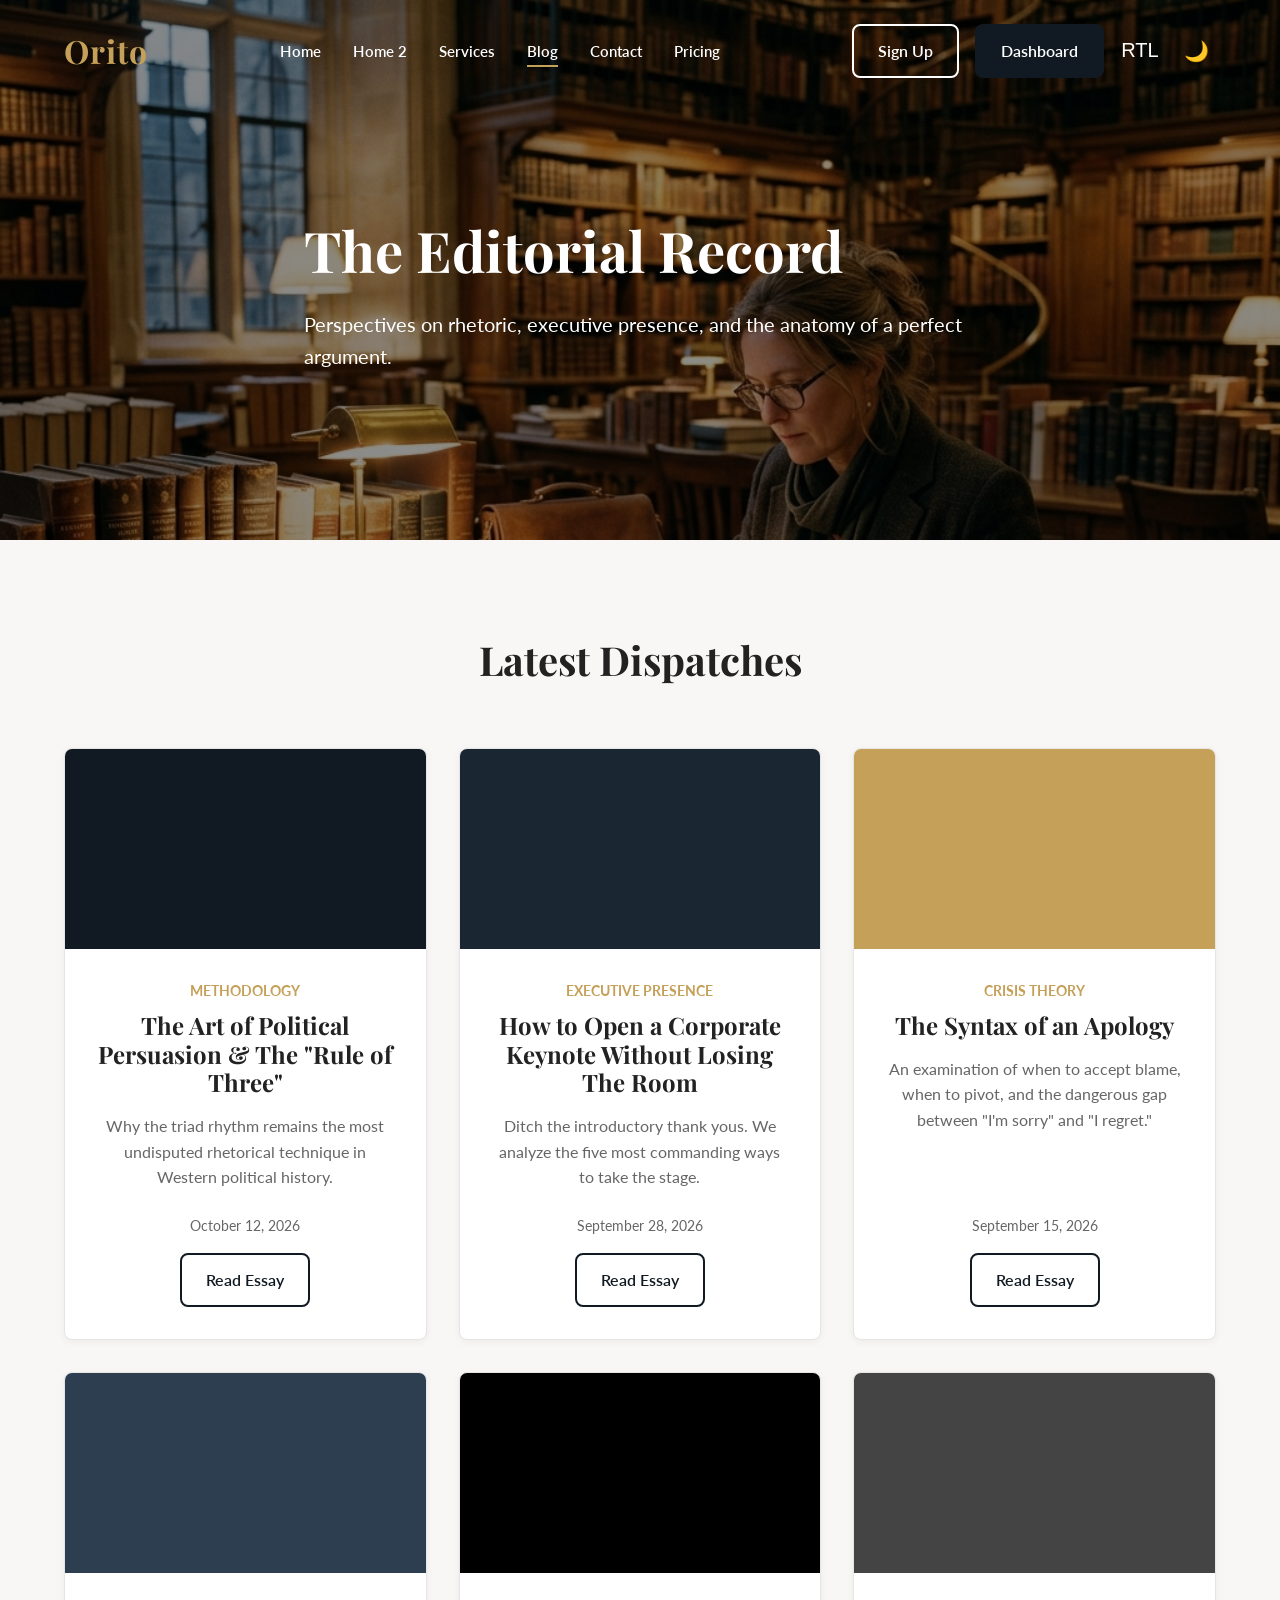
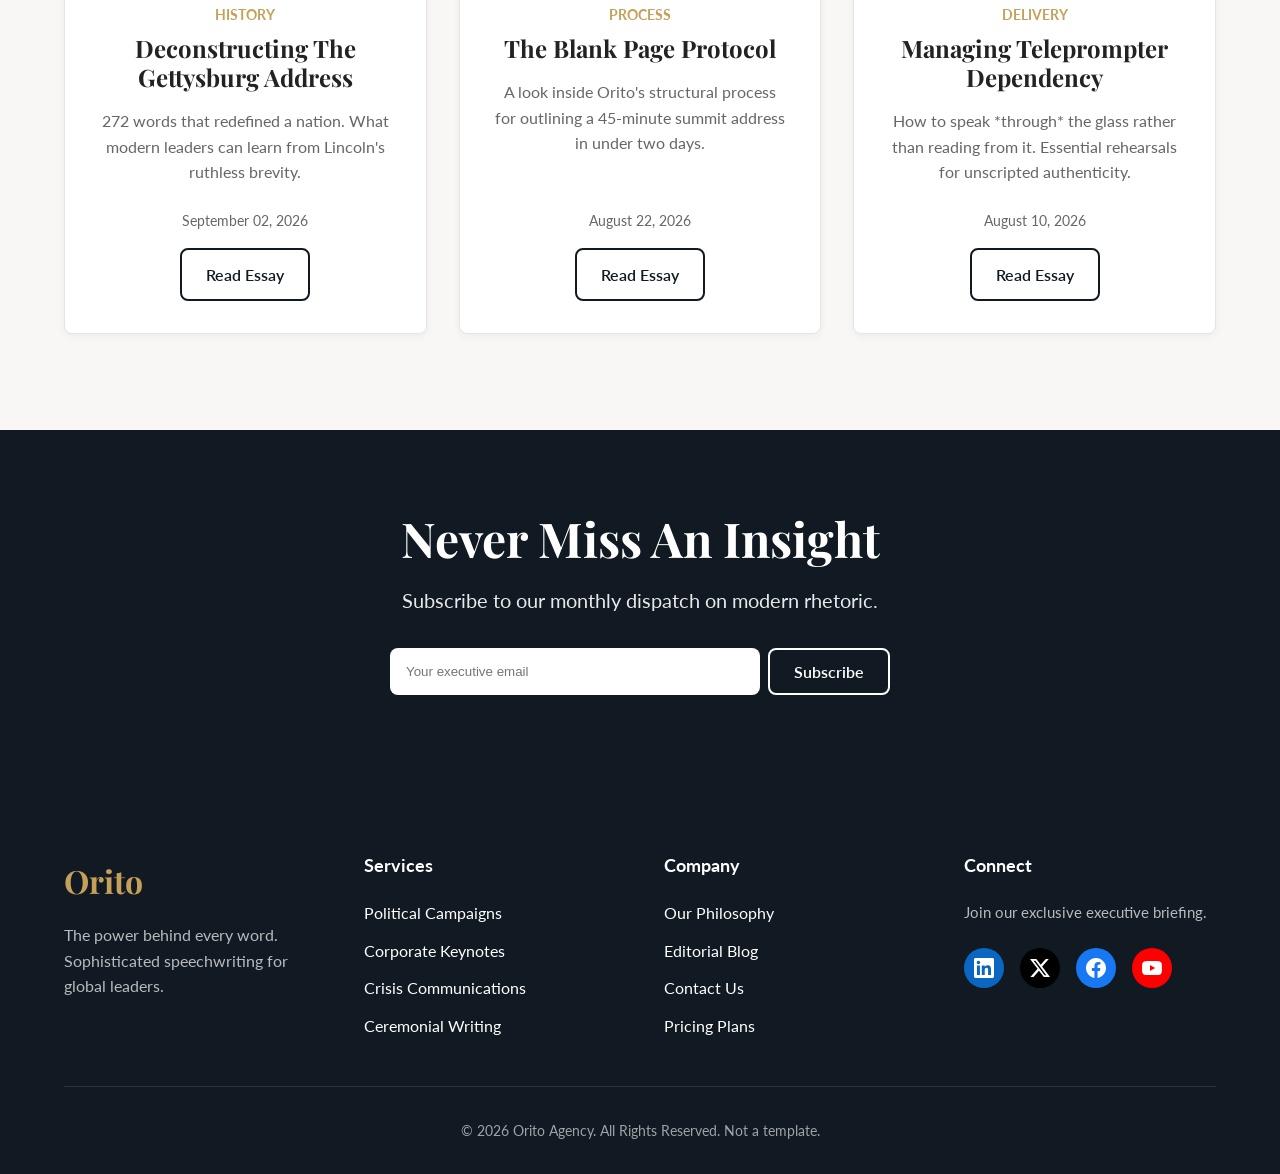
==== blog.html @ 6f748b92 "basic completion" ====
<!DOCTYPE html>
<html lang="en">
<head>
  <meta charset="UTF-8" />
  <meta name="viewport" content="width=device-width, initial-scale=1.0" />
  <title>Orito | Editorial Blog</title>
  <meta name="description" content="Insights and strategies from the senior speechwriters at Orito." />
  <link rel="stylesheet" href="assets/css/style.css" />
</head>
<body>

  <!-- NAVBAR -->
  <header class="navbar">
    <div class="nav-container">
      <a href="index.html" class="logo">Orito</a>
      
      <!-- Desktop Menu -->
      <nav class="nav-links">
        <a href="index.html" class="nav-link">Home</a>
        <a href="home2.html" class="nav-link">Home 2</a>
        <a href="services.html" class="nav-link">Services</a>
        <a href="blog.html" class="nav-link active">Blog</a>
        <a href="contact.html" class="nav-link">Contact</a>
        <a href="pricing.html" class="nav-link">Pricing</a>
      </nav>
      
      <div class="nav-actions">
        <a href="register.html" class="btn btn-secondary">Sign Up</a>
        <a href="dashboard.html" class="btn btn-primary">Dashboard</a>
        <button class="icon-btn rtl-toggle" aria-label="Toggle RTL">RTL</button>
        <button class="icon-btn theme-toggle" aria-label="Toggle Theme">🌙</button>
      </div>

      <!-- Hamburger -->
      <button class="hamburger" aria-label="Menu">☰</button>
    </div>
  </header>

  <!-- DRAWER -->
  <div class="nav-drawer">
    <button class="drawer-close" aria-label="Close Menu">✕</button>
    <a href="index.html" class="logo">Orito</a>
    <nav class="nav-links" style="display: flex;">
      <a href="index.html" class="nav-link">Home</a>
      <a href="home2.html" class="nav-link">Home 2</a>
      <a href="services.html" class="nav-link">Services</a>
      <a href="blog.html" class="nav-link active">Blog</a>
      <a href="contact.html" class="nav-link">Contact</a>
      <a href="pricing.html" class="nav-link">Pricing</a>
    </nav>
    <div class="nav-actions" style="display: flex;">
      <a href="register.html" class="btn btn-secondary">Sign Up</a>
      <a href="dashboard.html" class="btn btn-primary">Dashboard</a>
      <button class="icon-btn rtl-toggle" aria-label="Toggle RTL">RTL</button>
      <button class="icon-btn theme-toggle" aria-label="Toggle Theme">🌙</button>
    </div>
  </div>

  <!-- HERO -->
  <section class="hero" style="background-image: url('assets/images/hero-blog.png'); min-height: 60vh;">
    <div class="container hero-content">
      <h1 class="hero-anim d1" style="font-size: 3.5rem;">The Editorial Record</h1>
      <p class="hero-anim d2">Perspectives on rhetoric, executive presence, and the anatomy of a perfect argument.</p>
    </div>
  </section>

  <!-- BLOG GRID -->
  <section class="section reveal">
    <div class="container">
      <div class="section-header">
        <h2>Latest Dispatches</h2>
      </div>
      <div class="card-grid">
        
        <!-- Post 1 -->
        <article class="card blog-card">
          <!-- We can just use a background color placeholder if no image, or one of the generated ones -->
          <div class="blog-thumb" style="background: var(--color-primary);"></div>
          <div class="blog-content">
            <span class="blog-tag">Methodology</span>
            <h3 class="card-title">The Art of Political Persuasion & The "Rule of Three"</h3>
            <p class="card-desc">Why the triad rhythm remains the most undisputed rhetorical technique in Western political history.</p>
            <div style="font-size: 0.9rem; color: var(--color-text-muted); margin-bottom: 1rem;">October 12, 2026</div>
            <a href="#" class="btn btn-secondary card-btn">Read Essay</a>
          </div>
        </article>

        <!-- Post 2 -->
        <article class="card blog-card">
          <div class="blog-thumb" style="background: #1a2733;"></div>
          <div class="blog-content">
            <span class="blog-tag">Executive Presence</span>
            <h3 class="card-title">How to Open a Corporate Keynote Without Losing The Room</h3>
            <p class="card-desc">Ditch the introductory thank yous. We analyze the five most commanding ways to take the stage.</p>
            <div style="font-size: 0.9rem; color: var(--color-text-muted); margin-bottom: 1rem;">September 28, 2026</div>
            <a href="#" class="btn btn-secondary card-btn">Read Essay</a>
          </div>
        </article>

        <!-- Post 3 -->
        <article class="card blog-card">
          <div class="blog-thumb" style="background: var(--color-secondary);"></div>
          <div class="blog-content">
            <span class="blog-tag">Crisis Theory</span>
            <h3 class="card-title">The Syntax of an Apology</h3>
            <p class="card-desc">An examination of when to accept blame, when to pivot, and the dangerous gap between "I'm sorry" and "I regret."</p>
            <div style="font-size: 0.9rem; color: var(--color-text-muted); margin-bottom: 1rem;">September 15, 2026</div>
            <a href="#" class="btn btn-secondary card-btn">Read Essay</a>
          </div>
        </article>

        <!-- Post 4 -->
        <article class="card blog-card">
          <div class="blog-thumb" style="background: #2C3E50;"></div>
          <div class="blog-content">
            <span class="blog-tag">History</span>
            <h3 class="card-title">Deconstructing The Gettysburg Address</h3>
            <p class="card-desc">272 words that redefined a nation. What modern leaders can learn from Lincoln's ruthless brevity.</p>
            <div style="font-size: 0.9rem; color: var(--color-text-muted); margin-bottom: 1rem;">September 02, 2026</div>
            <a href="#" class="btn btn-secondary card-btn">Read Essay</a>
          </div>
        </article>
        
        <!-- Post 5 -->
        <article class="card blog-card">
          <div class="blog-thumb" style="background: #000000;"></div>
          <div class="blog-content">
            <span class="blog-tag">Process</span>
            <h3 class="card-title">The Blank Page Protocol</h3>
            <p class="card-desc">A look inside Orito's structural process for outlining a 45-minute summit address in under two days.</p>
            <div style="font-size: 0.9rem; color: var(--color-text-muted); margin-bottom: 1rem;">August 22, 2026</div>
            <a href="#" class="btn btn-secondary card-btn">Read Essay</a>
          </div>
        </article>

        <!-- Post 6 -->
        <article class="card blog-card">
          <div class="blog-thumb" style="background: #444444;"></div>
          <div class="blog-content">
            <span class="blog-tag">Delivery</span>
            <h3 class="card-title">Managing Teleprompter Dependency</h3>
            <p class="card-desc">How to speak *through* the glass rather than reading from it. Essential rehearsals for unscripted authenticity.</p>
            <div style="font-size: 0.9rem; color: var(--color-text-muted); margin-bottom: 1rem;">August 10, 2026</div>
            <a href="#" class="btn btn-secondary card-btn">Read Essay</a>
          </div>
        </article>

      </div>
    </div>
  </section>

  <!-- CTA BANNER -->
  <section class="cta-banner reveal">
    <div class="container">
      <h2 style="font-size: 3rem; margin-bottom: 1rem; color: #FFF;">Never Miss An Insight</h2>
      <p style="font-size: 1.25rem; margin-bottom: 2rem; opacity: 0.9;">Subscribe to our monthly dispatch on modern rhetoric.</p>
      <form style="max-width: 500px; margin: 0 auto; display: flex; gap: 0.5rem; justify-content: center;">
        <input type="email" placeholder="Your executive email" style="padding: 1rem; border: none; border-radius: var(--radius); flex-grow: 1;" required>
        <button type="submit" class="btn btn-secondary" style="color: #FFF; border-color: #FFF;">Subscribe</button>
      </form>
    </div>
  </section>

  <!-- FOOTER -->
  <footer class="footer">
    <div class="container">
      <div class="footer-grid">
        <div>
          <a href="index.html" class="footer-logo" style="color: #FFF;">Orito</a>
          <p style="color: rgba(255,255,255,0.7); max-width: 250px;">The power behind every word. Sophisticated speechwriting for global leaders.</p>
        </div>
        <div>
          <h4>Services</h4>
          <nav class="footer-nav">
            <a href="services.html" class="footer-nav-link">Political Campaigns</a>
            <a href="services.html" class="footer-nav-link">Corporate Keynotes</a>
            <a href="services.html" class="footer-nav-link">Crisis Communications</a>
            <a href="services.html" class="footer-nav-link">Ceremonial Writing</a>
          </nav>
        </div>
        <div>
          <h4>Company</h4>
          <nav class="footer-nav">
            <a href="about.html" class="footer-nav-link">Our Philosophy</a>
            <a href="blog.html" class="footer-nav-link">Editorial Blog</a>
            <a href="contact.html" class="footer-nav-link">Contact Us</a>
            <a href="pricing.html" class="footer-nav-link">Pricing Plans</a>
          </nav>
        </div>
        <div>
          <h4>Connect</h4>
          <p style="color: rgba(255,255,255,0.7); font-size: 0.95rem;">Join our exclusive executive briefing.</p>
          <div class="social-icons-wrapper">
            <!-- LinkedIn -->
            <a href="#" class="social-icon linkedin" aria-label="LinkedIn">
              <svg width="20" height="20" viewBox="0 0 24 24" fill="currentColor"><path d="M20.447 20.452h-3.554v-5.569c0-1.328-.027-3.037-1.852-3.037-1.853 0-2.136 1.445-2.136 2.939v5.667H9.351V9h3.414v1.561h.046c.477-.9 1.637-1.85 3.37-1.85 3.601 0 4.267 2.37 4.267 5.455v6.286zM5.337 7.433c-1.144 0-2.063-.926-2.063-2.065 0-1.138.92-2.063 2.063-2.063 1.14 0 2.064.925 2.064 2.063 0 1.139-.925 2.065-2.064 2.065zm1.782 13.019H3.555V9h3.564v11.452zM22.225 0H1.771C.792 0 0 .774 0 1.729v20.542C0 23.227.792 24 1.771 24h20.451C23.2 24 24 23.227 24 22.271V1.729C24 .774 23.2 0 22.222 0h.003z"/></svg>
            </a>
            <!-- Twitter / X -->
            <a href="#" class="social-icon twitter" aria-label="Twitter">
              <svg width="20" height="20" viewBox="0 0 24 24" fill="currentColor"><path d="M18.901 1.153h3.68l-8.04 9.19L24 22.846h-7.406l-5.8-7.584-6.638 7.584H.474l8.6-9.83L0 1.154h7.594l5.243 6.932ZM17.61 20.644h2.039L6.486 3.24H4.298Z"/></svg>
            </a>
            <!-- Facebook -->
            <a href="#" class="social-icon facebook" aria-label="Facebook">
              <svg width="20" height="20" viewBox="0 0 24 24" fill="currentColor"><path d="M24 12.073c0-6.627-5.373-12-12-12s-12 5.373-12 12c0 5.99 4.388 10.954 10.125 11.854v-8.385H7.078v-3.469h3.047V9.43c0-3.007 1.792-4.669 4.533-4.669 1.312 0 2.686.235 2.686.235v2.953H15.83c-1.491 0-1.956.925-1.956 1.874v2.25h3.328l-.532 3.469h-2.796v8.385C19.612 23.027 24 18.062 24 12.073z"/></svg>
            </a>
            <!-- YouTube -->
            <a href="#" class="social-icon youtube" aria-label="YouTube">
              <svg width="20" height="20" viewBox="0 0 24 24" fill="currentColor"><path d="M23.498 6.186a3.016 3.016 0 0 0-2.122-2.136C19.505 3.545 12 3.545 12 3.545s-7.505 0-9.377.505A3.017 3.017 0 0 0 .502 6.186C0 8.07 0 12 0 12s0 3.93.502 5.814a3.016 3.016 0 0 0 2.122 2.136c1.871.505 9.376.505 9.376.505s7.505 0 9.377-.505a3.015 3.015 0 0 0 2.122-2.136C24 15.93 24 12 24 12s0-3.93-.502-5.814zM9.545 15.568V8.432L15.818 12l-6.273 3.568z"/></svg>
            </a>
          </div>
        </div>
      </div>
      <div class="footer-bottom">
        &copy; 2026 Orito Agency. All Rights Reserved. Not a template.
      </div>
    </div>
  </footer>

  <script src="assets/js/main.js"></script>
</body>
</html>
---- assets/css/style.css ----
@import url('https://fonts.googleapis.com/css2?family=Playfair+Display:ital,wght@0,400;0,600;0,700;1,400&family=Lato:wght@300;400;700&display=swap');

:root {
  /* Brand Colors */
  --color-primary: #111A22;
  /* Deep Navy / Charcoal */
  --color-secondary: #C5A059;
  /* Warm Gold */

  /* Light Theme */
  --color-bg: #F8F7F5;
  /* Warm Ivory */
  --color-surface: #FFFFFF;
  --color-text: #222222;
  --color-text-muted: #666666;
  --color-border: #E5E5E5;
  --color-bg-alt: #EFEFEF;

  /* Status Colors */
  --color-success: #28A745;
  --color-warning: #FFC107;
  --color-error: #DC3545;
  --color-info: #17A2B8;

  /* Typography */
  --font-display: 'Playfair Display', serif;
  --font-body: 'Lato', sans-serif;

  /* Layout */
  --max-width: 1440px;
  --container-px: 4rem;
  --transition: 0.3s ease;
  --radius: 8px;
  --shadow-sm: 0 2px 8px rgba(0, 0, 0, 0.05);
  --shadow-md: 0 8px 24px rgba(0, 0, 0, 0.08);
}

[data-theme="dark"] {
  --color-bg: #0A0A0A;
  --color-surface: #1A1A1A;
  --color-text: #F0F0F0;
  --color-text-muted: #A0A0A0;
  --color-border: #333333;
  --color-bg-alt: #111111;
  --color-primary: #1C2833;
  /* Slightly lighter navy for dark mode elements */
}

/* Reset & Base */
*,
*::before,
*::after {
  box-sizing: border-box;
  margin: 0;
  padding: 0;
}

body {
  font-family: var(--font-body);
  background-color: var(--color-bg);
  color: var(--color-text);
  line-height: 1.6;
  overflow-x: hidden;
  transition: background-color var(--transition), color var(--transition);
}

h1,
h2,
h3,
h4,
h5,
h6 {
  font-family: var(--font-display);
  font-weight: 700;
  line-height: 1.2;
  color: var(--color-text);
}

a {
  text-decoration: none;
  color: inherit;
  transition: color var(--transition);
}

ul {
  list-style: none;
}

img {
  max-width: 100%;
  height: auto;
  display: block;
}

.container {
  max-width: var(--max-width);
  margin: 0 auto;
  padding: 0 var(--container-px);
}

.section {
  padding: 6rem 0;
}

.section-header {
  text-align: center;
  margin-bottom: 4rem;
}

.section-header h2 {
  font-size: 2.5rem;
  margin-bottom: 1rem;
}

.section-header p {
  color: var(--color-text-muted);
  max-width: 600px;
  margin: 0 auto;
  font-size: 1.1rem;
}

/* Buttons */
.btn {
  display: inline-flex;
  align-items: center;
  justify-content: center;
  padding: 0.75rem 1.5rem;
  font-family: var(--font-body);
  font-weight: 600;
  font-size: 1rem;
  border-radius: var(--radius);
  cursor: pointer;
  transition: background-color var(--transition), transform var(--transition), box-shadow var(--transition), color var(--transition);
  border: 2px solid transparent;
}

.btn:hover {
  transform: translateY(-2px);
  box-shadow: 0 4px 12px rgba(0, 0, 0, 0.15);
}

.btn-primary {
  background-color: var(--color-primary);
  color: #FFFFFF;
}

.btn-primary:hover {
  background-color: #1a2733;
  color: #FFFFFF;
}

[data-theme="dark"] .btn-primary {
  background-color: var(--color-secondary);
  color: #111;
}

[data-theme="dark"] .btn-primary:hover {
  background-color: #d4b26a;
}

.btn-secondary {
  background-color: transparent;
  color: var(--color-primary);
  border-color: var(--color-primary);
}

.btn-secondary:hover {
  background-color: var(--color-primary);
  color: #FFFFFF;
}

[data-theme="dark"] .btn-secondary {
  color: var(--color-secondary);
  border-color: var(--color-secondary);
}

[data-theme="dark"] .btn-secondary:hover {
  background-color: var(--color-secondary);
  color: #111;
}

/* Navbar */
.navbar {
  position: fixed;
  top: 0;
  left: 0;
  width: 100%;
  z-index: 1000;
  transition: background-color var(--transition), box-shadow var(--transition), padding var(--transition);
  padding: 1.5rem 0;
}

[data-theme="light"] .navbar {
  background: transparent;
}

[data-theme="light"] .navbar.scrolled {
  background: rgba(248, 247, 245, 0.95);
  backdrop-filter: blur(12px);
  box-shadow: var(--shadow-sm);
  padding: 1rem 0;
}

[data-theme="dark"] .navbar {
  background: #0A0A0A;
  /* Always solid in dark mode at desktop */
}

[data-theme="dark"] .navbar.scrolled {
  background: rgba(10, 10, 10, 0.97);
  backdrop-filter: blur(12px);
  box-shadow: 0 2px 20px rgba(0, 0, 0, 0.5);
  padding: 1rem 0;
}

.nav-container {
  display: flex;
  align-items: center;
  justify-content: space-between;
  max-width: var(--max-width);
  margin: 0 auto;
  padding: 0 var(--container-px);
}

.logo {
  font-family: var(--font-display);
  font-size: 2rem;
  font-weight: 700;
  color: var(--color-secondary);
  letter-spacing: 1px;
}

[data-theme="dark"] .logo {
  color: var(--color-secondary);
}

.nav-links {
  display: flex;
  align-items: center;
  gap: 2rem;
}

.nav-link {
  font-weight: 600;
  font-size: 0.95rem;
  position: relative;
}

.nav-link.active::after {
  content: '';
  position: absolute;
  bottom: -4px;
  left: 0;
  width: 100%;
  height: 2px;
  background-color: var(--color-secondary);
}

.nav-actions {
  display: flex;
  align-items: center;
  gap: 1rem;
}

.icon-btn {
  background: none;
  border: none;
  color: var(--color-text);
  font-size: 1.25rem;
  cursor: pointer;
  display: flex;
  align-items: center;
  justify-content: center;
  width: 40px;
  height: 40px;
  border-radius: 50%;
  transition: background-color var(--transition);
}

.icon-btn:hover {
  background-color: var(--color-border);
}

.hamburger {
  display: none;
  background: none;
  border: none;
  color: var(--color-text);
  font-size: 1.5rem;
  cursor: pointer;
}

.nav-drawer {
  position: fixed;
  top: 0;
  right: -100%;
  width: 300px;
  height: 100vh;
  background-color: var(--color-surface);
  box-shadow: -4px 0 20px rgba(0, 0, 0, 0.1);
  padding: 2rem;
  display: flex;
  flex-direction: column;
  gap: 1.5rem;
  transition: right 0.4s ease;
  z-index: 1001;
}

.nav-drawer.open {
  right: 0;
}

[dir="rtl"] .nav-drawer {
  right: auto;
  left: -100%;
  box-shadow: 4px 0 20px rgba(0, 0, 0, 0.1);
}

[dir="rtl"] .nav-drawer.open {
  left: 0;
}

.drawer-close {
  align-self: flex-end;
  background: none;
  border: none;
  font-size: 1.5rem;
  cursor: pointer;
  color: var(--color-text);
}

.drawer-overlay {
  position: fixed;
  inset: 0;
  background: rgba(0, 0, 0, 0.5);
  opacity: 0;
  visibility: hidden;
  transition: opacity 0.4s ease;
  z-index: 1000;
}

.drawer-overlay.open {
  opacity: 1;
  visibility: visible;
}

/* Heroes */
.hero {
  position: relative;
  min-height: 80vh;
  display: flex;
  align-items: center;
  background-size: cover;
  background-position: center center;
  background-repeat: no-repeat;
  background-attachment: fixed;
  padding-top: 80px;
  /* Offset for navbar */
}

.hero::before {
  content: '';
  position: absolute;
  inset: 0;
  background: rgba(0, 0, 0, 0.45);
  z-index: 1;
}

[data-theme="dark"] .hero::before {
  background: rgba(0, 0, 0, 0.65);
}

.hero-content {
  position: relative;
  z-index: 2;
  max-width: 800px;
  color: #FFFFFF;
}

.hero-content h1 {
  font-size: 4rem;
  margin-bottom: 1.5rem;
  color: #FFFFFF;
}

.hero-content p {
  font-size: 1.25rem;
  margin-bottom: 2rem;
  opacity: 0.9;
}

/* Home 2 Split Hero */
.split-hero {
  display: grid;
  grid-template-columns: 1fr 1fr;
  min-height: 100vh;
}

.split-hero-content {
  display: flex;
  flex-direction: column;
  justify-content: center;
  padding: 8rem 4rem;
  background: linear-gradient(135deg, var(--color-primary) 0%, #1a2733 100%);
  color: #FFFFFF;
}

[data-theme="dark"] .split-hero-content {
  background: #0a0a0a;
}

.split-hero-content h1 {
  color: #FFF;
  font-size: 3.5rem;
  margin-bottom: 1rem;
}

.split-hero-content p {
  font-size: 1.2rem;
  margin-bottom: 2rem;
  color: rgba(255, 255, 255, 0.8);
}

.split-hero-image {
  background-size: cover;
  background-position: center;
  position: relative;
}

.split-hero-image::after {
  content: '';
  position: absolute;
  inset: 0;
  background: rgba(0, 0, 0, 0.2);
}

[data-theme="dark"] .split-hero-image::after {
  background: rgba(0, 0, 0, 0.5);
}

/* Card Grid Layout */
.card-grid {
  display: grid;
  grid-template-columns: repeat(3, 1fr);
  gap: 2rem;
  align-items: stretch;
}

/* Odd cards center alignment logic (when last row has 1 item in 3-col grid) */
.card-grid:has(> :last-child:nth-child(3n-2)) {
  /* Using complex selectors or flex fallback. Flex is often easier for this, 
     but grid is required. We can use grid column span. */
}

.card {
  display: flex;
  flex-direction: column;
  align-items: center;
  text-align: center;
  background-color: var(--color-surface);
  padding: 2.5rem 2rem;
  border-radius: var(--radius);
  box-shadow: var(--shadow-sm);
  transition: transform var(--transition), box-shadow var(--transition);
  border: 1px solid var(--color-border);
}

.card:hover {
  transform: translateY(-5px);
  box-shadow: var(--shadow-md);
}

.card-icon {
  font-size: 3rem;
  color: var(--color-secondary);
  margin-bottom: 1.5rem;
}

.card-title {
  font-size: 1.5rem;
  margin-bottom: 1rem;
}

.card-desc {
  color: var(--color-text-muted);
  flex-grow: 1;
  margin-bottom: 1.5rem;
}

.card-btn {
  margin: 0 auto;
}

/* Pricing Cards Specific */
.pricing-card.popular {
  border: 2px solid var(--color-secondary);
  transform: scale(1.05);
}

.pricing-card.popular:hover {
  transform: scale(1.05) translateY(-5px);
}

.pricing-price {
  font-size: 3rem;
  font-family: var(--font-display);
  font-weight: 700;
  margin: 1rem 0;
}

.pricing-features {
  list-style: none;
  margin-bottom: 2rem;
  width: 100%;
}

.pricing-features li {
  padding: 0.5rem 0;
  border-bottom: 1px solid var(--color-border);
}

/* Testimonials */
.testimonial-card {
  align-items: center;
}

.testi-avatar {
  width: 80px;
  height: 80px;
  border-radius: 50%;
  margin-bottom: 1rem;
  object-fit: cover;
}

.testi-quote {
  font-style: italic;
  font-size: 1.1rem;
  margin-bottom: 1rem;
  flex-grow: 1;
}

.testi-author {
  font-weight: 700;
}

.testi-role {
  color: var(--color-secondary);
  font-size: 0.9rem;
}

/* Blog Cards */
.blog-card {
  padding: 0;
  overflow: hidden;
}

.blog-thumb {
  width: 100%;
  height: 200px;
  object-fit: cover;
}

.blog-content {
  padding: 2rem;
  display: flex;
  flex-direction: column;
  align-items: center;
  text-align: center;
  flex-grow: 1;
}

.blog-tag {
  color: var(--color-secondary);
  font-weight: 700;
  font-size: 0.85rem;
  text-transform: uppercase;
  margin-bottom: 0.5rem;
}

/* CTA Banner */
.cta-banner {
  background-color: var(--color-primary);
  color: #FFF;
  text-align: center;
  padding: 5rem 0;
}

[data-theme="dark"] .cta-banner {
  background-color: var(--color-surface);
  border-top: 1px solid var(--color-border);
  border-bottom: 1px solid var(--color-border);
}

/* Contact Page Maps & Form */
.contact-wrapper {
  display: grid;
  grid-template-columns: 1fr 1fr;
  gap: 4rem;
}

.contact-form {
  background: var(--color-surface);
  padding: 3rem;
  border-radius: var(--radius);
  box-shadow: var(--shadow-sm);
  border: 1px solid var(--color-border);
}

.form-group {
  margin-bottom: 1.5rem;
  text-align: start;
  /* forms are not centered */
}

.form-label {
  display: block;
  margin-bottom: 0.5rem;
  font-weight: 600;
}

.form-control {
  width: 100%;
  padding: 0.75rem 1rem;
  border: 1px solid var(--color-border);
  border-radius: var(--radius);
  background: var(--color-bg);
  color: var(--color-text);
  font-family: var(--font-body);
  font-size: 1rem;
  transition: border-color var(--transition);
}

.form-control:focus {
  outline: none;
  border-color: var(--color-secondary);
}

.map-container {
  width: 100%;
  height: 420px;
  margin-bottom: 3rem;
  overflow: hidden;
  border-radius: 12px;
  box-shadow: var(--shadow-sm);
}

.map-container iframe {
  width: 100%;
  height: 100%;
  border: 0;
  filter: hue-rotate(200deg) saturate(1.2);
}

[data-theme="dark"] .map-container iframe {
  filter: invert(90%) hue-rotate(180deg) saturate(0.8);
}

/* Authentication Pages */
.auth-page {
  min-height: 100vh;
  display: flex;
  align-items: center;
  justify-content: center;
  padding: 2rem;
  background-color: var(--color-bg-alt);
}

.auth-card {
  background: var(--color-surface);
  width: 100%;
  max-width: 480px;
  padding: 3rem;
  border-radius: var(--radius);
  box-shadow: var(--shadow-md);
  position: relative;
  text-align: center;
}

.auth-toggles {
  position: absolute;
  top: 1rem;
  right: 1rem;
  display: flex;
  gap: 0.5rem;
}

[dir="rtl"] .auth-toggles {
  right: auto;
  left: 1rem;
}

.auth-card .logo {
  display: block;
  margin-bottom: 2rem;
}

.auth-form {
  text-align: start;
}

.auth-form .btn {
  width: 100%;
  margin-top: 1rem;
}

.auth-links {
  display: flex;
  justify-content: space-between;
  margin-top: 1rem;
  font-size: 0.9rem;
}

.auth-divider {
  display: flex;
  align-items: center;
  margin: 2rem 0;
  color: var(--color-text-muted);
}

.auth-divider::before,
.auth-divider::after {
  content: '';
  flex: 1;
  border-bottom: 1px solid var(--color-border);
}

.auth-divider span {
  padding: 0 1rem;
  font-size: 0.9rem;
}

.social-login-btn {
  display: flex;
  align-items: center;
  justify-content: center;
  gap: 0.75rem;
  width: 100%;
  padding: 0.75rem;
  border-radius: var(--radius);
  font-weight: 600;
  cursor: pointer;
  margin-bottom: 1rem;
  transition: transform var(--transition), box-shadow var(--transition);
}

.social-login-btn:hover {
  transform: translateY(-2px);
  box-shadow: var(--shadow-sm);
}

.btn-google {
  background: #FFFFFF;
  color: #333;
  border: 1px solid #CCC;
}

[data-theme="dark"] .btn-google {
  background: #2A2A2A;
  color: #FFF;
  border-color: #444;
}

.btn-apple {
  background: #000000;
  color: #FFFFFF;
  border: 1px solid #000;
}

[data-theme="dark"] .btn-apple {
  background: #FFFFFF;
  color: #000000;
  border: 1px solid #FFF;
}

.pwd-input-wrap {
  position: relative;
}

.pwd-toggle {
  position: absolute;
  top: 50%;
  right: 1rem;
  transform: translateY(-50%);
  background: none;
  border: none;
  cursor: pointer;
  color: var(--color-text-muted);
}

[dir="rtl"] .pwd-toggle {
  right: auto;
  left: 1rem;
}

/* Dashboard Structure */
.dashboard-layout {
  display: flex;
  height: 100vh;
  overflow: hidden;
  background: var(--color-bg-alt);
}

.dashboard-sidebar {
  width: 260px;
  background: var(--color-surface);
  border-right: 1px solid var(--color-border);
  display: flex;
  flex-direction: column;
  transition: transform 0.3s ease;
  z-index: 100;
}

[dir="rtl"] .dashboard-sidebar {
  border-right: none;
  border-left: 1px solid var(--color-border);
}

.sidebar-header {
  padding: 1.5rem;
  border-bottom: 1px solid var(--color-border);
}

.sidebar-nav {
  padding: 1rem 0;
  flex-grow: 1;
}

.sidebar-link {
  display: flex;
  align-items: center;
  gap: 1rem;
  padding: 1rem 1.5rem;
  color: var(--color-text-muted);
  font-weight: 600;
}

.sidebar-link:hover,
.sidebar-link.active {
  color: var(--color-primary);
  background: var(--color-bg);
  border-left: 4px solid var(--color-secondary);
}

[dir="rtl"] .sidebar-link:hover,
[dir="rtl"] .sidebar-link.active {
  border-left: none;
  border-right: 4px solid var(--color-secondary);
}

.dashboard-main {
  flex-grow: 1;
  display: flex;
  flex-direction: column;
  overflow: hidden;
}

.dashboard-header {
  height: 70px;
  background: var(--color-surface);
  border-bottom: 1px solid var(--color-border);
  display: flex;
  align-items: center;
  justify-content: space-between;
  padding: 0 2rem;
}

.dashboard-content {
  flex-grow: 1;
  padding: 2rem;
  overflow-y: auto;
}

.dashboard-page {
  display: none;
  animation: fadeIn 0.4s ease;
}

.dashboard-page.active {
  display: block;
}

/* Dashboard Sections */
.kpi-grid {
  display: grid;
  grid-template-columns: repeat(4, 1fr);
  gap: 1.5rem;
  margin-bottom: 2rem;
}

.kpi-card {
  background: var(--color-surface);
  padding: 1.5rem;
  border-radius: var(--radius);
  border: 1px solid var(--color-border);
  display: flex;
  align-items: center;
  gap: 1rem;
}

.kpi-icon {
  font-size: 2rem;
  color: var(--color-secondary);
}

.kpi-value {
  font-size: 1.8rem;
  font-weight: 700;
  font-family: var(--font-display);
}

.kpi-label {
  color: var(--color-text-muted);
  font-size: 0.9rem;
}

.dash-panel {
  background: var(--color-surface);
  border: 1px solid var(--color-border);
  border-radius: var(--radius);
  padding: 1.5rem;
  margin-bottom: 2rem;
}

.dash-panel h3 {
  margin-bottom: 1rem;
}

table.dash-table {
  width: 100%;
  border-collapse: collapse;
}

.dash-table th,
.dash-table td {
  padding: 1rem;
  text-align: start;
  border-bottom: 1px solid var(--color-border);
}

/* Editor Specific */
.editor-layout {
  display: flex;
  gap: 2rem;
  height: calc(100vh - 180px);
}

.editor-main {
  flex-grow: 1;
  background: var(--color-surface);
  border: 1px solid var(--color-border);
  padding: 2rem;
  border-radius: var(--radius);
  overflow-y: auto;
  font-family: var(--font-display);
  font-size: 1.1rem;
  line-height: 1.8;
}

.editor-sidebar {
  width: 300px;
  background: var(--color-surface);
  border: 1px solid var(--color-border);
  border-radius: var(--radius);
  padding: 1.5rem;
  overflow-y: auto;
}

/* Footer & Social */
.footer {
  background-color: var(--color-primary);
  color: #FFFFFF;
  padding: 5rem 0 2rem;
}

[data-theme="dark"] .footer {
  background-color: #0A0A0A;
  border-top: 1px solid var(--color-border);
}

.footer-grid {
  display: grid;
  grid-template-columns: repeat(4, 1fr);
  gap: 3rem;
  margin-bottom: 3rem;
}

.footer-logo {
  font-family: var(--font-display);
  font-size: 2rem;
  font-weight: 700;
  margin-bottom: 1rem;
  color: var(--color-secondary) !important;
  display: inline-block;
  transition: opacity 0.3s;
}

.footer-logo:hover {
  opacity: 0.8;
}

.footer h4 {
  font-family: var(--font-body);
  font-size: 1.1rem;
  margin-bottom: 1.5rem;
  color: #FFF;
}

.footer-nav {
  display: flex;
  flex-direction: column;
  gap: 0.75rem;
}

/* Hover Animated Underline */
.footer-nav-link {
  position: relative;
  text-decoration: none;
  transition: color 0.3s ease;
  display: inline-block;
  width: fit-content;
}

.footer-nav-link::after {
  content: '';
  position: absolute;
  bottom: -2px;
  left: 0;
  width: 0;
  height: 2px;
  background: var(--color-secondary);
  transition: width 0.3s ease;
}

.footer-nav-link:hover {
  color: var(--color-secondary);
}

.footer-nav-link:hover::after {
  width: 100%;
}

[dir="rtl"] .footer-nav-link::after {
  left: auto;
  right: 0;
}

.social-icons-wrapper {
  display: flex;
  gap: 1rem;
  margin-top: 1.5rem;
}

.social-icon {
  width: 40px;
  height: 40px;
  border-radius: 50%;
  display: flex;
  align-items: center;
  justify-content: center;
  color: #FFF;
  transition: transform 0.3s ease, box-shadow 0.3s ease;
}

/* Exact Brand Colors */
.social-icon.linkedin {
  background: #0A66C2;
}

.social-icon.twitter {
  background: #000000;
}

[data-theme="dark"] .social-icon.twitter {
  background: #FFFFFF;
  color: #000;
}

.social-icon.facebook {
  background: #1877F2;
}

.social-icon.youtube {
  background: #FF0000;
}

.social-icon:hover {
  transform: scale(1.15);
}

.social-icon.linkedin:hover {
  box-shadow: 0 4px 16px rgba(10, 102, 194, 0.45);
}

.social-icon.twitter:hover {
  box-shadow: 0 4px 16px rgba(0, 0, 0, 0.45);
}

[data-theme="dark"] .social-icon.twitter:hover {
  box-shadow: 0 4px 16px rgba(255, 255, 255, 0.45);
}

.social-icon.facebook:hover {
  box-shadow: 0 4px 16px rgba(24, 119, 242, 0.45);
}

.social-icon.youtube:hover {
  box-shadow: 0 4px 16px rgba(255, 0, 0, 0.45);
}

.footer-bottom {
  text-align: center;
  padding-top: 2rem;
  border-top: 1px solid rgba(255, 255, 255, 0.1);
  color: rgba(255, 255, 255, 0.6);
  font-size: 0.9rem;
}

/* Animations Scroll Reveal */
.reveal {
  opacity: 0;
  transform: translateY(30px);
  transition: opacity 0.8s ease, transform 0.8s ease;
}

.reveal.active {
  opacity: 1;
  transform: translateY(0);
}

.hero-anim {
  opacity: 0;
  transform: translateY(20px);
  animation: heroFadeIn 0.8s forwards;
}

.hero-anim.d1 {
  animation-delay: 0.2s;
}

.hero-anim.d2 {
  animation-delay: 0.4s;
}

.hero-anim.d3 {
  animation-delay: 0.6s;
}

@keyframes heroFadeIn {
  to {
    opacity: 1;
    transform: translateY(0);
  }
}

@keyframes fadeIn {
  from {
    opacity: 0;
  }

  to {
    opacity: 1;
  }
}

/* RTL Utilities */
[dir="rtl"] .hero-content {
  text-align: start;
}

/* RESPONSIVE RULES */
@media (max-width: 1440px) {
  /* No special overrides, 1440px is max width */
}

@media (max-width: 1024px) {

  /* Navbar: Hamburger menu */
  .nav-links,
  .nav-actions {
    display: none;
  }

  .hamburger {
    display: block;
  }

  .nav-drawer .nav-links {
    display: flex;
    flex-direction: column;
    align-items: flex-start;
  }

  .nav-drawer .nav-actions {
    display: flex;
    flex-direction: column;
    align-items: flex-start;
  }

  .card-grid {
    grid-template-columns: repeat(3, 1fr);
    /* 2 or 3 ok here */
  }

  .footer-grid {
    grid-template-columns: repeat(3, 1fr);
  }

  .split-hero {
    grid-template-columns: 1.1fr 0.9fr;
  }
}

@media (max-width: 768px) {

  /* EXACTLY 2 COLUMNS */
  .card-grid {
    grid-template-columns: repeat(2, 1fr);
  }

  .footer-grid {
    grid-template-columns: repeat(2, 1fr);
  }

  .kpi-grid {
    grid-template-columns: repeat(2, 1fr);
  }

  .split-hero {
    grid-template-columns: 1fr;
    grid-template-rows: 50vh auto;
  }

  .split-hero-image {
    grid-row: 1;
  }

  .split-hero-content {
    grid-row: 2;
    padding: 4rem 2rem;
  }

  /* Dashboard mobile */
  .dashboard-sidebar {
    position: fixed;
    height: 100vh;
    transform: translateX(-100%);
  }

  [dir="rtl"] .dashboard-sidebar {
    transform: translateX(100%);
  }

  .dashboard-sidebar.open {
    transform: translateX(0);
  }

  .contact-wrapper {
    grid-template-columns: 1fr;
  }
}

@media (max-width: 360px) {
  .container {
    padding: 0 1rem;
  }

  /* EXACTLY 1 COLUMN */
  .card-grid {
    grid-template-columns: repeat(1, 1fr);
  }

  .footer-grid {
    grid-template-columns: repeat(1, 1fr);
  }

  .kpi-grid {
    grid-template-columns: repeat(1, 1fr);
  }

  .hero-content h1 {
    font-size: 2.5rem;
  }

  .split-hero-content h1 {
    font-size: 2rem;
  }

  .section {
    padding: 4rem 0;
  }

  .nav-drawer {
    width: 100%;
  }

  .editor-layout {
    flex-direction: column;
  }

  .editor-sidebar {
    width: 100%;
  }
}

/* Reduced Motion */
@media (prefers-reduced-motion: reduce) {

  *,
  *::before,
  *::after {
    animation-duration: 0.01ms !important;
    animation-iteration-count: 1 !important;
    transition-duration: 0.01ms !important;
    scroll-behavior: auto !important;
  }
}

/* Light mode navbar text color navbar tranyparent text to be visible  */
[data-theme="light"] .navbar:not(.scrolled) .nav-link {
  color: #FFFFFF;
}

[data-theme="light"] .navbar:not(.scrolled) .nav-actions .btn-secondary {
  color: #FFFFFF;
  border-color: #FFFFFF;
}

[data-theme="light"] .navbar:not(.scrolled) .hamburger {
  color: #FFFFFF;
}

[data-theme="light"] .navbar:not(.scrolled) .icon-btn {
  color: #FFFFFF;
}

/* Team Grid  home 1*/
@media (min-width: 361px) and (max-width: 768px) {
  .team-grid {
    grid-template-columns: repeat(2, 1fr) !important;
  }

  .team-grid>.card:nth-child(3) {
    grid-column: 1 / -1;
    justify-self: center;
    width: calc(50% - 1rem);
  }
}

/* Services Grid  home 1*/
@media (min-width: 361px) and (max-width: 768px) {
  .services-grid {
    grid-template-columns: repeat(2, 1fr) !important;
  }

  .services-grid>.card:nth-child(3) {
    grid-column: 1 / -1;
    justify-self: center;
    width: calc(50% - 1rem);
  }
}

/* Testimonial Grid  home 1*/
@media (min-width: 361px) and (max-width: 768px) {
  .testimonials-grid {
    grid-template-columns: repeat(2, 1fr) !important;
  }

  .testimonials-grid>.card:nth-child(3) {
    grid-column: 1 / -1;
    justify-self: center;
    width: calc(50% - 1rem);
  }
}
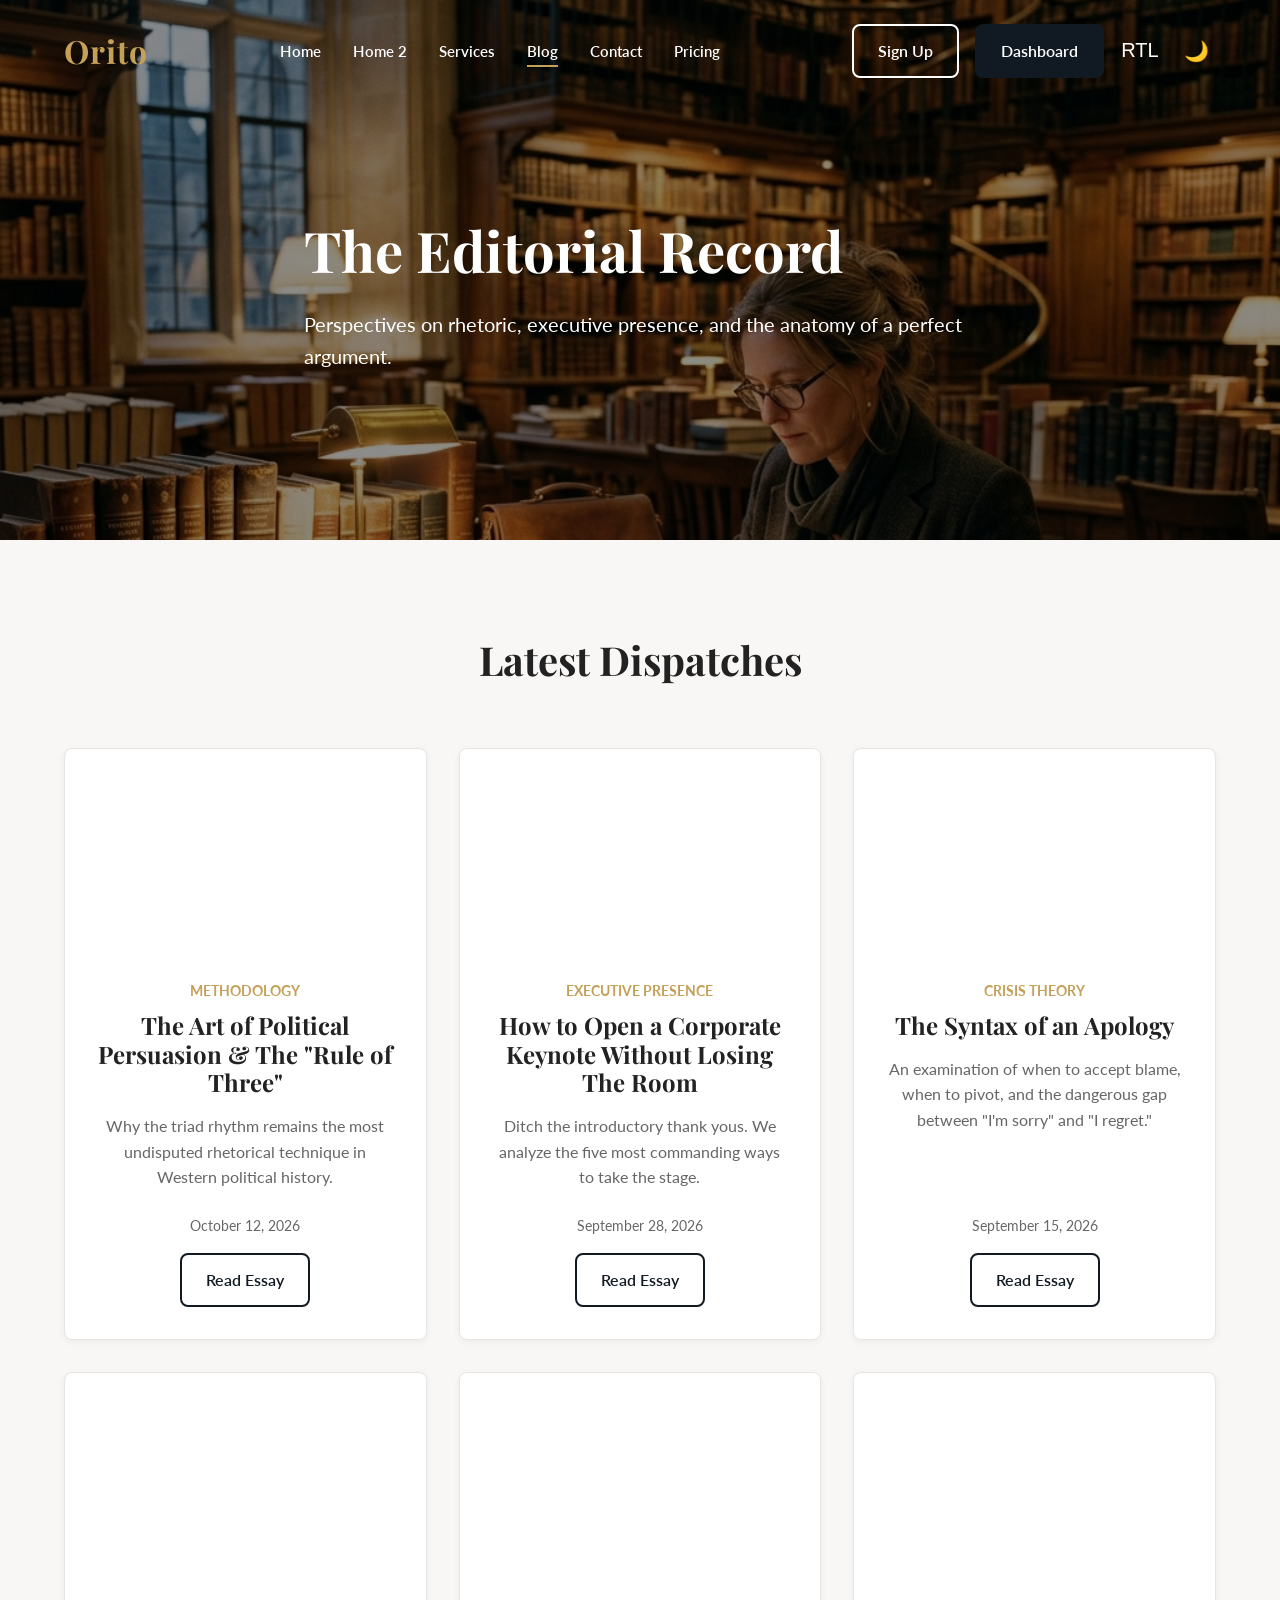
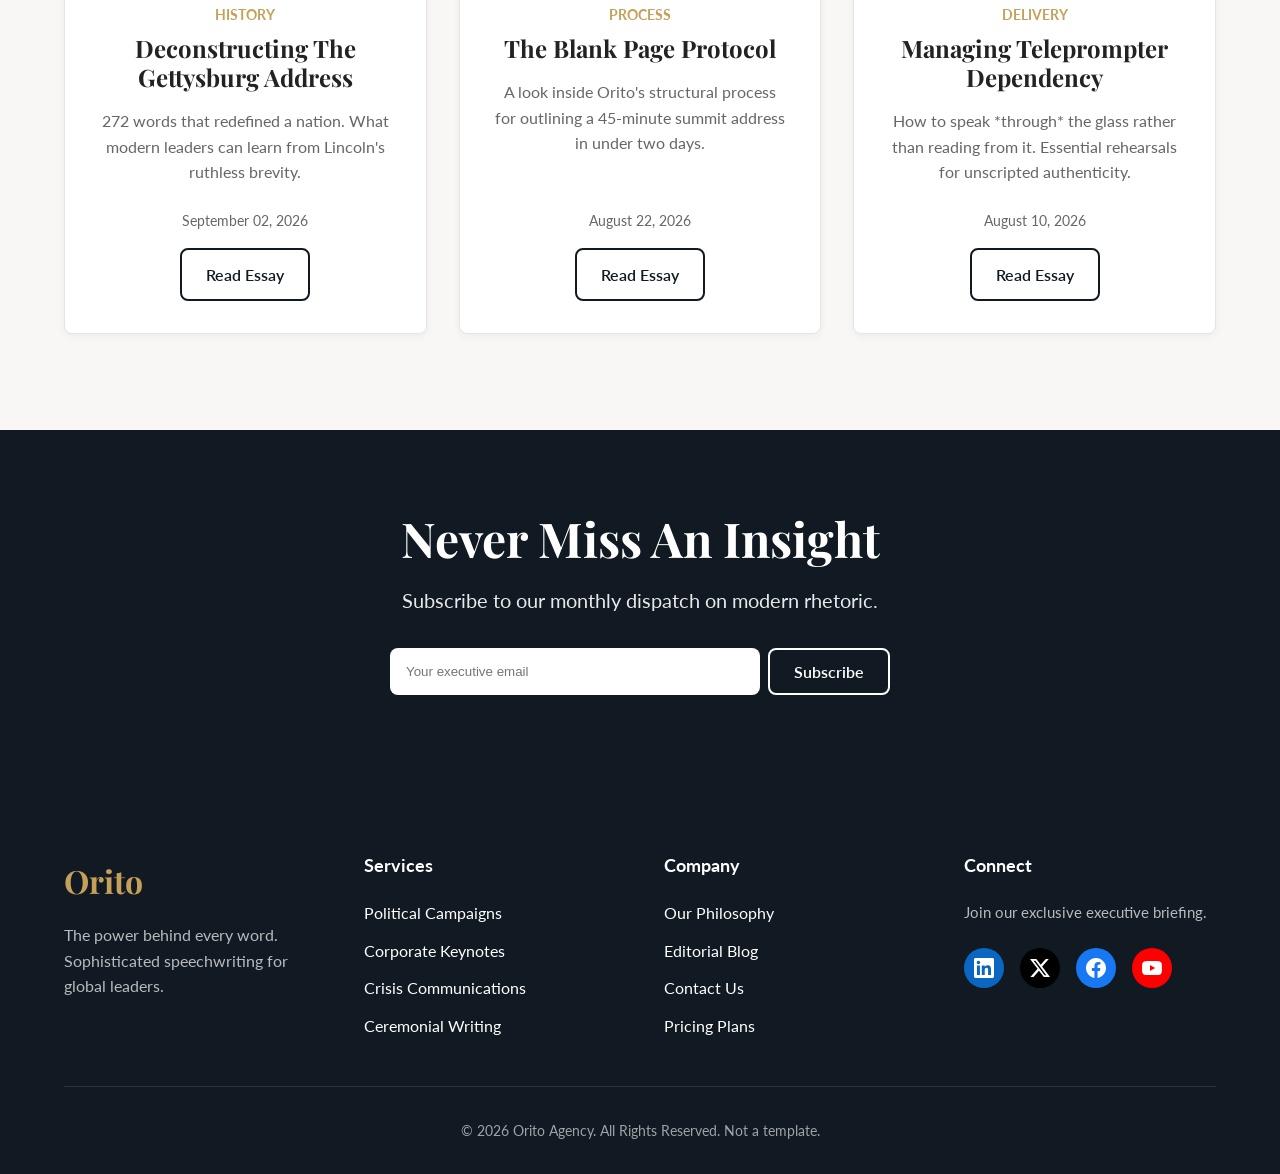
==== commit deb7bf86: "changes" ====
--- a/blog.html
+++ b/blog.html
@@ -1,5 +1,6 @@
 <!DOCTYPE html>
 <html lang="en">
+
 <head>
   <meta charset="UTF-8" />
   <meta name="viewport" content="width=device-width, initial-scale=1.0" />
@@ -7,13 +8,14 @@
   <meta name="description" content="Insights and strategies from the senior speechwriters at Orito." />
   <link rel="stylesheet" href="assets/css/style.css" />
 </head>
+
 <body>
 
   <!-- NAVBAR -->
   <header class="navbar">
     <div class="nav-container">
       <a href="index.html" class="logo">Orito</a>
-      
+
       <!-- Desktop Menu -->
       <nav class="nav-links">
         <a href="index.html" class="nav-link">Home</a>
@@ -23,7 +25,7 @@
         <a href="contact.html" class="nav-link">Contact</a>
         <a href="pricing.html" class="nav-link">Pricing</a>
       </nav>
-      
+
       <div class="nav-actions">
         <a href="register.html" class="btn btn-secondary">Sign Up</a>
         <a href="dashboard.html" class="btn btn-primary">Dashboard</a>
@@ -71,15 +73,17 @@
         <h2>Latest Dispatches</h2>
       </div>
       <div class="card-grid">
-        
+
         <!-- Post 1 -->
         <article class="card blog-card">
-          <!-- We can just use a background color placeholder if no image, or one of the generated ones -->
-          <div class="blog-thumb" style="background: var(--color-primary);"></div>
+          <div class="blog-thumb"
+            style="background-image: url('https://images.unsplash.com/photo-1541872703-74c5e44368f9?w=600&q=80'); background-size: cover; background-position: center;">
+          </div>
           <div class="blog-content">
             <span class="blog-tag">Methodology</span>
             <h3 class="card-title">The Art of Political Persuasion & The "Rule of Three"</h3>
-            <p class="card-desc">Why the triad rhythm remains the most undisputed rhetorical technique in Western political history.</p>
+            <p class="card-desc">Why the triad rhythm remains the most undisputed rhetorical technique in Western
+              political history.</p>
             <div style="font-size: 0.9rem; color: var(--color-text-muted); margin-bottom: 1rem;">October 12, 2026</div>
             <a href="#" class="btn btn-secondary card-btn">Read Essay</a>
           </div>
@@ -87,47 +91,62 @@
 
         <!-- Post 2 -->
         <article class="card blog-card">
-          <div class="blog-thumb" style="background: #1a2733;"></div>
+          <div class="blog-thumb"
+            style="background-image: url('https://images.unsplash.com/photo-1505373877841-8d25f7d46678?w=600&q=80'); background-size: cover; background-position: center;">
+          </div>
           <div class="blog-content">
             <span class="blog-tag">Executive Presence</span>
             <h3 class="card-title">How to Open a Corporate Keynote Without Losing The Room</h3>
-            <p class="card-desc">Ditch the introductory thank yous. We analyze the five most commanding ways to take the stage.</p>
-            <div style="font-size: 0.9rem; color: var(--color-text-muted); margin-bottom: 1rem;">September 28, 2026</div>
+            <p class="card-desc">Ditch the introductory thank yous. We analyze the five most commanding ways to take the
+              stage.</p>
+            <div style="font-size: 0.9rem; color: var(--color-text-muted); margin-bottom: 1rem;">September 28, 2026
+            </div>
             <a href="#" class="btn btn-secondary card-btn">Read Essay</a>
           </div>
         </article>
 
         <!-- Post 3 -->
         <article class="card blog-card">
-          <div class="blog-thumb" style="background: var(--color-secondary);"></div>
+          <div class="blog-thumb"
+            style="background-image: url('https://images.unsplash.com/photo-1557804506-669a67965ba0?w=600&q=80'); background-size: cover; background-position: center;">
+          </div>
           <div class="blog-content">
             <span class="blog-tag">Crisis Theory</span>
             <h3 class="card-title">The Syntax of an Apology</h3>
-            <p class="card-desc">An examination of when to accept blame, when to pivot, and the dangerous gap between "I'm sorry" and "I regret."</p>
-            <div style="font-size: 0.9rem; color: var(--color-text-muted); margin-bottom: 1rem;">September 15, 2026</div>
+            <p class="card-desc">An examination of when to accept blame, when to pivot, and the dangerous gap between
+              "I'm sorry" and "I regret."</p>
+            <div style="font-size: 0.9rem; color: var(--color-text-muted); margin-bottom: 1rem;">September 15, 2026
+            </div>
             <a href="#" class="btn btn-secondary card-btn">Read Essay</a>
           </div>
         </article>
 
         <!-- Post 4 -->
         <article class="card blog-card">
-          <div class="blog-thumb" style="background: #2C3E50;"></div>
+          <div class="blog-thumb"
+            style="background-image: url('https://images.unsplash.com/photo-1585829365295-ab7cd400c167?w=600&q=80'); background-size: cover; background-position: center;">
+          </div>
           <div class="blog-content">
             <span class="blog-tag">History</span>
             <h3 class="card-title">Deconstructing The Gettysburg Address</h3>
-            <p class="card-desc">272 words that redefined a nation. What modern leaders can learn from Lincoln's ruthless brevity.</p>
-            <div style="font-size: 0.9rem; color: var(--color-text-muted); margin-bottom: 1rem;">September 02, 2026</div>
-            <a href="#" class="btn btn-secondary card-btn">Read Essay</a>
-          </div>
-        </article>
-        
+            <p class="card-desc">272 words that redefined a nation. What modern leaders can learn from Lincoln's
+              ruthless brevity.</p>
+            <div style="font-size: 0.9rem; color: var(--color-text-muted); margin-bottom: 1rem;">September 02, 2026
+            </div>
+            <a href="#" class="btn btn-secondary card-btn">Read Essay</a>
+          </div>
+        </article>
+
         <!-- Post 5 -->
         <article class="card blog-card">
-          <div class="blog-thumb" style="background: #000000;"></div>
+          <div class="blog-thumb"
+            style="background-image: url('https://images.unsplash.com/photo-1517842645767-c639042777db?w=600&q=80'); background-size: cover; background-position: center;">
+          </div>
           <div class="blog-content">
             <span class="blog-tag">Process</span>
             <h3 class="card-title">The Blank Page Protocol</h3>
-            <p class="card-desc">A look inside Orito's structural process for outlining a 45-minute summit address in under two days.</p>
+            <p class="card-desc">A look inside Orito's structural process for outlining a 45-minute summit address in
+              under two days.</p>
             <div style="font-size: 0.9rem; color: var(--color-text-muted); margin-bottom: 1rem;">August 22, 2026</div>
             <a href="#" class="btn btn-secondary card-btn">Read Essay</a>
           </div>
@@ -135,11 +154,14 @@
 
         <!-- Post 6 -->
         <article class="card blog-card">
-          <div class="blog-thumb" style="background: #444444;"></div>
+          <div class="blog-thumb"
+            style="background-image: url('https://images.unsplash.com/photo-1515162816999-a0c47dc192f7?w=600&q=80'); background-size: cover; background-position: center;">
+          </div>
           <div class="blog-content">
             <span class="blog-tag">Delivery</span>
             <h3 class="card-title">Managing Teleprompter Dependency</h3>
-            <p class="card-desc">How to speak *through* the glass rather than reading from it. Essential rehearsals for unscripted authenticity.</p>
+            <p class="card-desc">How to speak *through* the glass rather than reading from it. Essential rehearsals for
+              unscripted authenticity.</p>
             <div style="font-size: 0.9rem; color: var(--color-text-muted); margin-bottom: 1rem;">August 10, 2026</div>
             <a href="#" class="btn btn-secondary card-btn">Read Essay</a>
           </div>
@@ -153,9 +175,11 @@
   <section class="cta-banner reveal">
     <div class="container">
       <h2 style="font-size: 3rem; margin-bottom: 1rem; color: #FFF;">Never Miss An Insight</h2>
-      <p style="font-size: 1.25rem; margin-bottom: 2rem; opacity: 0.9;">Subscribe to our monthly dispatch on modern rhetoric.</p>
+      <p style="font-size: 1.25rem; margin-bottom: 2rem; opacity: 0.9;">Subscribe to our monthly dispatch on modern
+        rhetoric.</p>
       <form style="max-width: 500px; margin: 0 auto; display: flex; gap: 0.5rem; justify-content: center;">
-        <input type="email" placeholder="Your executive email" style="padding: 1rem; border: none; border-radius: var(--radius); flex-grow: 1;" required>
+        <input type="email" placeholder="Your executive email"
+          style="padding: 1rem; border: none; border-radius: var(--radius); flex-grow: 1;" required>
         <button type="submit" class="btn btn-secondary" style="color: #FFF; border-color: #FFF;">Subscribe</button>
       </form>
     </div>
@@ -167,7 +191,8 @@
       <div class="footer-grid">
         <div>
           <a href="index.html" class="footer-logo" style="color: #FFF;">Orito</a>
-          <p style="color: rgba(255,255,255,0.7); max-width: 250px;">The power behind every word. Sophisticated speechwriting for global leaders.</p>
+          <p style="color: rgba(255,255,255,0.7); max-width: 250px;">The power behind every word. Sophisticated
+            speechwriting for global leaders.</p>
         </div>
         <div>
           <h4>Services</h4>
@@ -193,19 +218,31 @@
           <div class="social-icons-wrapper">
             <!-- LinkedIn -->
             <a href="#" class="social-icon linkedin" aria-label="LinkedIn">
-              <svg width="20" height="20" viewBox="0 0 24 24" fill="currentColor"><path d="M20.447 20.452h-3.554v-5.569c0-1.328-.027-3.037-1.852-3.037-1.853 0-2.136 1.445-2.136 2.939v5.667H9.351V9h3.414v1.561h.046c.477-.9 1.637-1.85 3.37-1.85 3.601 0 4.267 2.37 4.267 5.455v6.286zM5.337 7.433c-1.144 0-2.063-.926-2.063-2.065 0-1.138.92-2.063 2.063-2.063 1.14 0 2.064.925 2.064 2.063 0 1.139-.925 2.065-2.064 2.065zm1.782 13.019H3.555V9h3.564v11.452zM22.225 0H1.771C.792 0 0 .774 0 1.729v20.542C0 23.227.792 24 1.771 24h20.451C23.2 24 24 23.227 24 22.271V1.729C24 .774 23.2 0 22.222 0h.003z"/></svg>
+              <svg width="20" height="20" viewBox="0 0 24 24" fill="currentColor">
+                <path
+                  d="M20.447 20.452h-3.554v-5.569c0-1.328-.027-3.037-1.852-3.037-1.853 0-2.136 1.445-2.136 2.939v5.667H9.351V9h3.414v1.561h.046c.477-.9 1.637-1.85 3.37-1.85 3.601 0 4.267 2.37 4.267 5.455v6.286zM5.337 7.433c-1.144 0-2.063-.926-2.063-2.065 0-1.138.92-2.063 2.063-2.063 1.14 0 2.064.925 2.064 2.063 0 1.139-.925 2.065-2.064 2.065zm1.782 13.019H3.555V9h3.564v11.452zM22.225 0H1.771C.792 0 0 .774 0 1.729v20.542C0 23.227.792 24 1.771 24h20.451C23.2 24 24 23.227 24 22.271V1.729C24 .774 23.2 0 22.222 0h.003z" />
+              </svg>
             </a>
             <!-- Twitter / X -->
             <a href="#" class="social-icon twitter" aria-label="Twitter">
-              <svg width="20" height="20" viewBox="0 0 24 24" fill="currentColor"><path d="M18.901 1.153h3.68l-8.04 9.19L24 22.846h-7.406l-5.8-7.584-6.638 7.584H.474l8.6-9.83L0 1.154h7.594l5.243 6.932ZM17.61 20.644h2.039L6.486 3.24H4.298Z"/></svg>
+              <svg width="20" height="20" viewBox="0 0 24 24" fill="currentColor">
+                <path
+                  d="M18.901 1.153h3.68l-8.04 9.19L24 22.846h-7.406l-5.8-7.584-6.638 7.584H.474l8.6-9.83L0 1.154h7.594l5.243 6.932ZM17.61 20.644h2.039L6.486 3.24H4.298Z" />
+              </svg>
             </a>
             <!-- Facebook -->
             <a href="#" class="social-icon facebook" aria-label="Facebook">
-              <svg width="20" height="20" viewBox="0 0 24 24" fill="currentColor"><path d="M24 12.073c0-6.627-5.373-12-12-12s-12 5.373-12 12c0 5.99 4.388 10.954 10.125 11.854v-8.385H7.078v-3.469h3.047V9.43c0-3.007 1.792-4.669 4.533-4.669 1.312 0 2.686.235 2.686.235v2.953H15.83c-1.491 0-1.956.925-1.956 1.874v2.25h3.328l-.532 3.469h-2.796v8.385C19.612 23.027 24 18.062 24 12.073z"/></svg>
+              <svg width="20" height="20" viewBox="0 0 24 24" fill="currentColor">
+                <path
+                  d="M24 12.073c0-6.627-5.373-12-12-12s-12 5.373-12 12c0 5.99 4.388 10.954 10.125 11.854v-8.385H7.078v-3.469h3.047V9.43c0-3.007 1.792-4.669 4.533-4.669 1.312 0 2.686.235 2.686.235v2.953H15.83c-1.491 0-1.956.925-1.956 1.874v2.25h3.328l-.532 3.469h-2.796v8.385C19.612 23.027 24 18.062 24 12.073z" />
+              </svg>
             </a>
             <!-- YouTube -->
             <a href="#" class="social-icon youtube" aria-label="YouTube">
-              <svg width="20" height="20" viewBox="0 0 24 24" fill="currentColor"><path d="M23.498 6.186a3.016 3.016 0 0 0-2.122-2.136C19.505 3.545 12 3.545 12 3.545s-7.505 0-9.377.505A3.017 3.017 0 0 0 .502 6.186C0 8.07 0 12 0 12s0 3.93.502 5.814a3.016 3.016 0 0 0 2.122 2.136c1.871.505 9.376.505 9.376.505s7.505 0 9.377-.505a3.015 3.015 0 0 0 2.122-2.136C24 15.93 24 12 24 12s0-3.93-.502-5.814zM9.545 15.568V8.432L15.818 12l-6.273 3.568z"/></svg>
+              <svg width="20" height="20" viewBox="0 0 24 24" fill="currentColor">
+                <path
+                  d="M23.498 6.186a3.016 3.016 0 0 0-2.122-2.136C19.505 3.545 12 3.545 12 3.545s-7.505 0-9.377.505A3.017 3.017 0 0 0 .502 6.186C0 8.07 0 12 0 12s0 3.93.502 5.814a3.016 3.016 0 0 0 2.122 2.136c1.871.505 9.376.505 9.376.505s7.505 0 9.377-.505a3.015 3.015 0 0 0 2.122-2.136C24 15.93 24 12 24 12s0-3.93-.502-5.814zM9.545 15.568V8.432L15.818 12l-6.273 3.568z" />
+              </svg>
             </a>
           </div>
         </div>
@@ -218,4 +255,5 @@
 
   <script src="assets/js/main.js"></script>
 </body>
-</html>
+
+</html>
--- a/assets/css/style.css
+++ b/assets/css/style.css
@@ -446,11 +446,10 @@
   align-items: stretch;
 }
 
-/* Odd cards center alignment logic (when last row has 1 item in 3-col grid) */
-.card-grid:has(> :last-child:nth-child(3n-2)) {
-  /* Using complex selectors or flex fallback. Flex is often easier for this, 
-     but grid is required. We can use grid column span. */
-}
+/* Odd cards center alignment logic
+.card-grid> :last-child:nth-child(3n-2) {
+  grid-column: 2;
+} (when last row has 1 item in 3-col grid) */
 
 .card {
   display: flex;
@@ -1207,6 +1206,13 @@
 
   .split-hero {
     grid-template-columns: 1.1fr 0.9fr;
+    min-height: 70vh;
+    /* Reduced height from 100vh */
+  }
+
+  .split-hero-content {
+    padding: 4rem 3rem;
+    /* Reduced padding from 8rem 4rem */
   }
 }
 
@@ -1266,7 +1272,7 @@
 
   /* EXACTLY 1 COLUMN */
   .card-grid {
-    grid-template-columns: repeat(1, 1fr);
+    grid-template-columns: repeat(1, 1fr) !important;
   }
 
   .footer-grid {
@@ -1370,4 +1376,53 @@
     justify-self: center;
     width: calc(50% - 1rem);
   }
+}
+
+/* behind-grid  home 2*/
+@media (min-width: 361px) and (max-width: 768px) {
+  .behind-grid {
+    grid-template-columns: repeat(2, 1fr) !important;
+  }
+
+  .behind-grid>.card:nth-child(3) {
+    grid-column: 1 / -1;
+    justify-self: center;
+    width: calc(50% - 1rem);
+  }
+}
+
+/* craft-grid  home 2*/
+@media (min-width: 361px) and (max-width: 768px) {
+  .craft-grid {
+    grid-template-columns: repeat(2, 1fr) !important;
+  }
+
+  .craft-grid>.card:nth-child(3) {
+    grid-column: 1 / -1;
+    justify-self: center;
+    width: calc(50% - 1rem);
+  }
+}
+
+/* Methods Grid - Services Page */
+.methods-grid {
+  grid-template-columns: repeat(4, 1fr);
+}
+
+@media (max-width: 1024px) {
+  .methods-grid {
+    grid-template-columns: repeat(4, 1fr);
+  }
+}
+
+@media (max-width: 768px) {
+  .methods-grid {
+    grid-template-columns: repeat(2, 1fr) !important;
+  }
+}
+
+@media (max-width: 360px) {
+  .methods-grid {
+    grid-template-columns: repeat(1, 1fr) !important;
+  }
 }
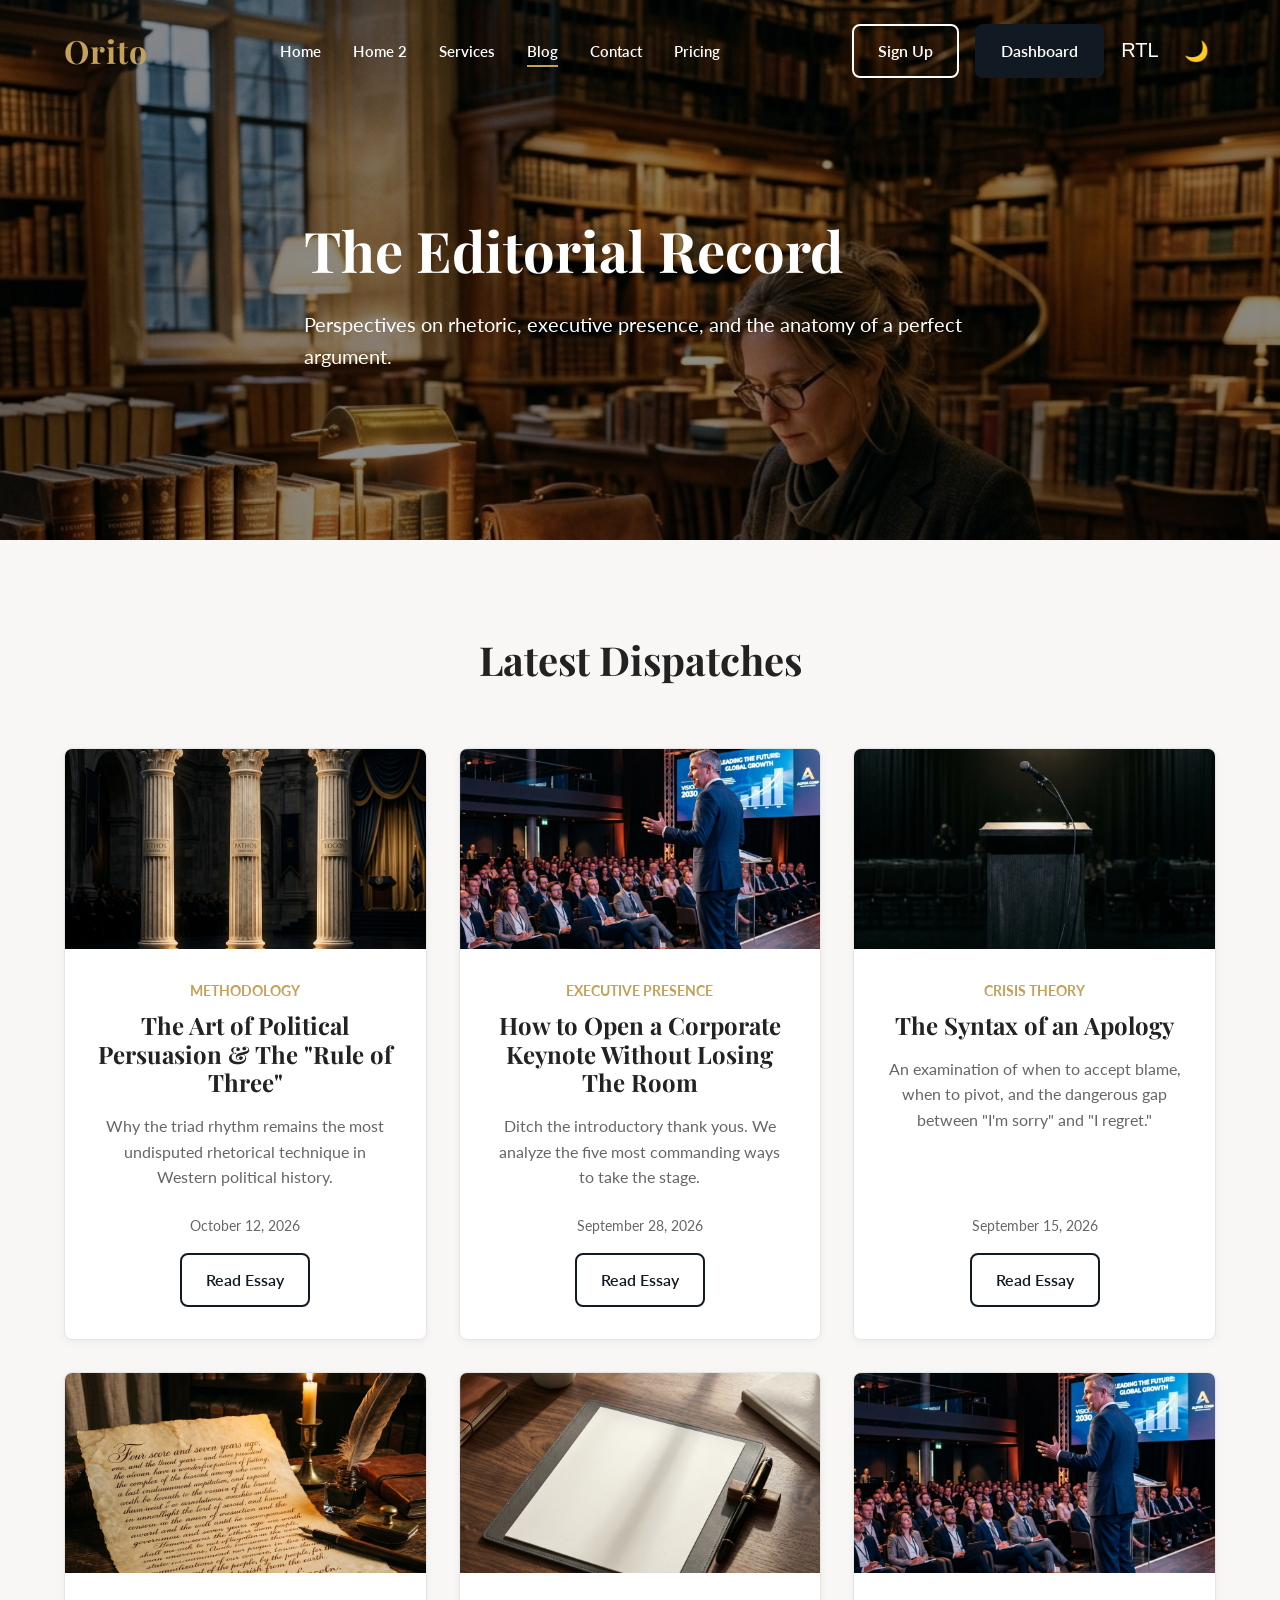
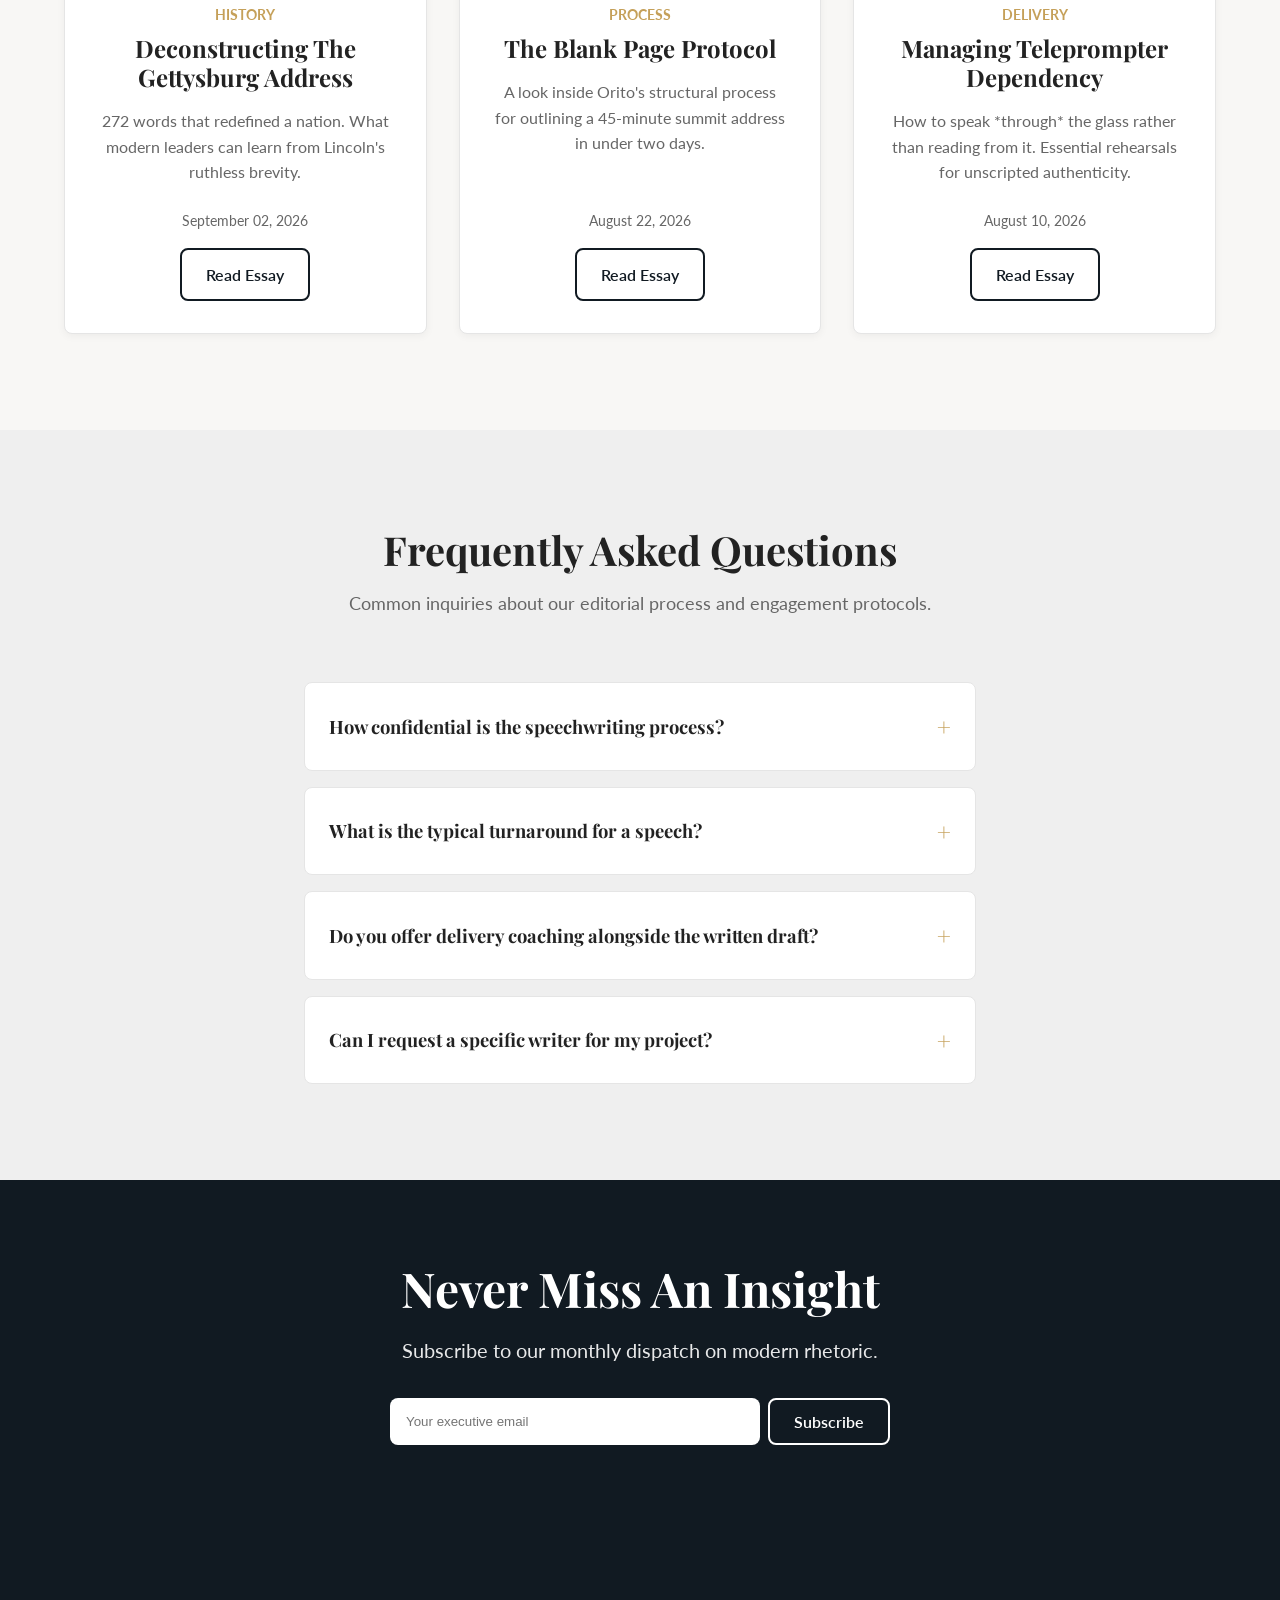
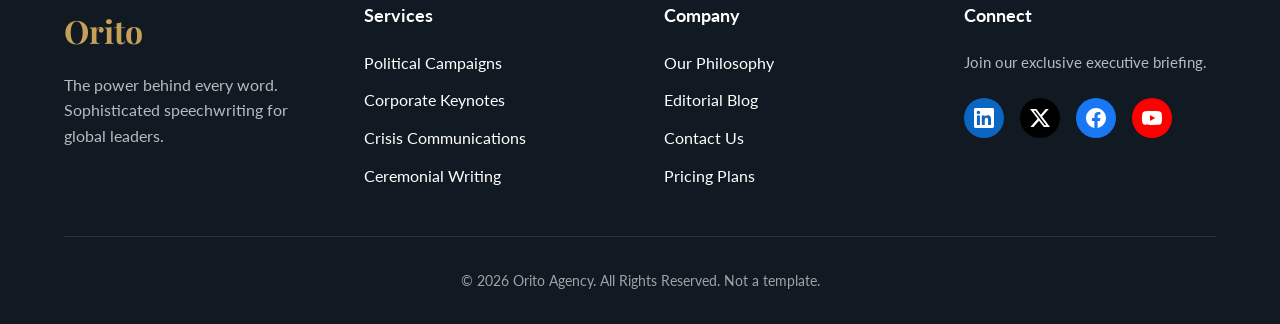
==== commit 84d5a59d: "changes2" ====
--- a/blog.html
+++ b/blog.html
@@ -77,7 +77,7 @@
         <!-- Post 1 -->
         <article class="card blog-card">
           <div class="blog-thumb"
-            style="background-image: url('https://images.unsplash.com/photo-1541872703-74c5e44368f9?w=600&q=80'); background-size: cover; background-position: center;">
+            style="background-image: url('assets/images/blog-post-1.png'); background-size: cover; background-position: center;">
           </div>
           <div class="blog-content">
             <span class="blog-tag">Methodology</span>
@@ -92,7 +92,7 @@
         <!-- Post 2 -->
         <article class="card blog-card">
           <div class="blog-thumb"
-            style="background-image: url('https://images.unsplash.com/photo-1505373877841-8d25f7d46678?w=600&q=80'); background-size: cover; background-position: center;">
+            style="background-image: url('assets/images/blog-post-2.png'); background-size: cover; background-position: center;">
           </div>
           <div class="blog-content">
             <span class="blog-tag">Executive Presence</span>
@@ -108,7 +108,7 @@
         <!-- Post 3 -->
         <article class="card blog-card">
           <div class="blog-thumb"
-            style="background-image: url('https://images.unsplash.com/photo-1557804506-669a67965ba0?w=600&q=80'); background-size: cover; background-position: center;">
+            style="background-image: url('assets/images/blog-post-3.png'); background-size: cover; background-position: center;">
           </div>
           <div class="blog-content">
             <span class="blog-tag">Crisis Theory</span>
@@ -124,7 +124,7 @@
         <!-- Post 4 -->
         <article class="card blog-card">
           <div class="blog-thumb"
-            style="background-image: url('https://images.unsplash.com/photo-1585829365295-ab7cd400c167?w=600&q=80'); background-size: cover; background-position: center;">
+            style="background-image: url('assets/images/blog-post-4.png'); background-size: cover; background-position: center;">
           </div>
           <div class="blog-content">
             <span class="blog-tag">History</span>
@@ -140,7 +140,7 @@
         <!-- Post 5 -->
         <article class="card blog-card">
           <div class="blog-thumb"
-            style="background-image: url('https://images.unsplash.com/photo-1517842645767-c639042777db?w=600&q=80'); background-size: cover; background-position: center;">
+            style="background-image: url('assets/images/blog-post-5.png'); background-size: cover; background-position: center;">
           </div>
           <div class="blog-content">
             <span class="blog-tag">Process</span>
@@ -155,7 +155,7 @@
         <!-- Post 6 -->
         <article class="card blog-card">
           <div class="blog-thumb"
-            style="background-image: url('https://images.unsplash.com/photo-1515162816999-a0c47dc192f7?w=600&q=80'); background-size: cover; background-position: center;">
+            style="background-image: url('assets/images/blog-post-6.png'); background-size: cover; background-position: center;">
           </div>
           <div class="blog-content">
             <span class="blog-tag">Delivery</span>
@@ -166,6 +166,71 @@
             <a href="#" class="btn btn-secondary card-btn">Read Essay</a>
           </div>
         </article>
+
+      </div>
+    </div>
+  </section>
+  <!-- FAQ SECTION -->
+  <section class="section reveal" style="background-color: var(--color-bg-alt);">
+    <div class="container" style="max-width: 800px;">
+      <div class="section-header">
+        <h2>Frequently Asked Questions</h2>
+        <p>Common inquiries about our editorial process and engagement protocols.</p>
+      </div>
+
+      <div style="display: flex; flex-direction: column; gap: 1rem;">
+
+        <details
+          style="background: var(--color-surface); border: 1px solid var(--color-border); border-radius: var(--radius); padding: 1.5rem; cursor: pointer;">
+          <summary
+            style="font-family: var(--font-display); font-size: 1.15rem; font-weight: 700; list-style: none; display: flex; justify-content: space-between; align-items: center;">
+            How confidential is the speechwriting process?
+            <span style="color: var(--color-secondary); font-size: 1.5rem; transition: transform 0.3s;">+</span>
+          </summary>
+          <p style="margin-top: 1rem; color: var(--color-text-muted); line-height: 1.7;">
+            Absolute discretion is our foundation. Every engagement is protected by a strict NDA. We never disclose
+            client identities, speech content, or strategic details — before, during, or after delivery.
+          </p>
+        </details>
+
+        <details
+          style="background: var(--color-surface); border: 1px solid var(--color-border); border-radius: var(--radius); padding: 1.5rem; cursor: pointer;">
+          <summary
+            style="font-family: var(--font-display); font-size: 1.15rem; font-weight: 700; list-style: none; display: flex; justify-content: space-between; align-items: center;">
+            What is the typical turnaround for a speech?
+            <span style="color: var(--color-secondary); font-size: 1.5rem; transition: transform 0.3s;">+</span>
+          </summary>
+          <p style="margin-top: 1rem; color: var(--color-text-muted); line-height: 1.7;">
+            Standard engagements follow a two-week timeline from consultation to final draft. For crisis scenarios, our
+            on-call team can deliver a polished script within 24 hours.
+          </p>
+        </details>
+
+        <details
+          style="background: var(--color-surface); border: 1px solid var(--color-border); border-radius: var(--radius); padding: 1.5rem; cursor: pointer;">
+          <summary
+            style="font-family: var(--font-display); font-size: 1.15rem; font-weight: 700; list-style: none; display: flex; justify-content: space-between; align-items: center;">
+            Do you offer delivery coaching alongside the written draft?
+            <span style="color: var(--color-secondary); font-size: 1.5rem; transition: transform 0.3s;">+</span>
+          </summary>
+          <p style="margin-top: 1rem; color: var(--color-text-muted); line-height: 1.7;">
+            Yes. Our Campaign Series and Crisis Edge retainers include one-on-one rehearsal sessions covering pacing,
+            vocal cadence, teleprompter technique, and stage presence.
+          </p>
+        </details>
+
+        <details
+          style="background: var(--color-surface); border: 1px solid var(--color-border); border-radius: var(--radius); padding: 1.5rem; cursor: pointer;">
+          <summary
+            style="font-family: var(--font-display); font-size: 1.15rem; font-weight: 700; list-style: none; display: flex; justify-content: space-between; align-items: center;">
+            Can I request a specific writer for my project?
+            <span style="color: var(--color-secondary); font-size: 1.5rem; transition: transform 0.3s;">+</span>
+          </summary>
+          <p style="margin-top: 1rem; color: var(--color-text-muted); line-height: 1.7;">
+            Retainer clients may request a preferred writer. For single engagements, we assign the senior writer whose
+            expertise best matches the domain and tone of your address.
+          </p>
+        </details>
 
       </div>
     </div>
--- a/assets/css/style.css
+++ b/assets/css/style.css
@@ -1425,4 +1425,17 @@
   .methods-grid {
     grid-template-columns: repeat(1, 1fr) !important;
   }
+}
+
+/* pricing-grid  home 2*/
+@media (min-width: 361px) and (max-width: 768px) {
+  .pricing-grid {
+    grid-template-columns: repeat(2, 1fr) !important;
+  }
+
+  .pricing-grid>.card:nth-child(3) {
+    grid-column: 1 / -1;
+    justify-self: center;
+    width: calc(50% - 1rem);
+  }
 }
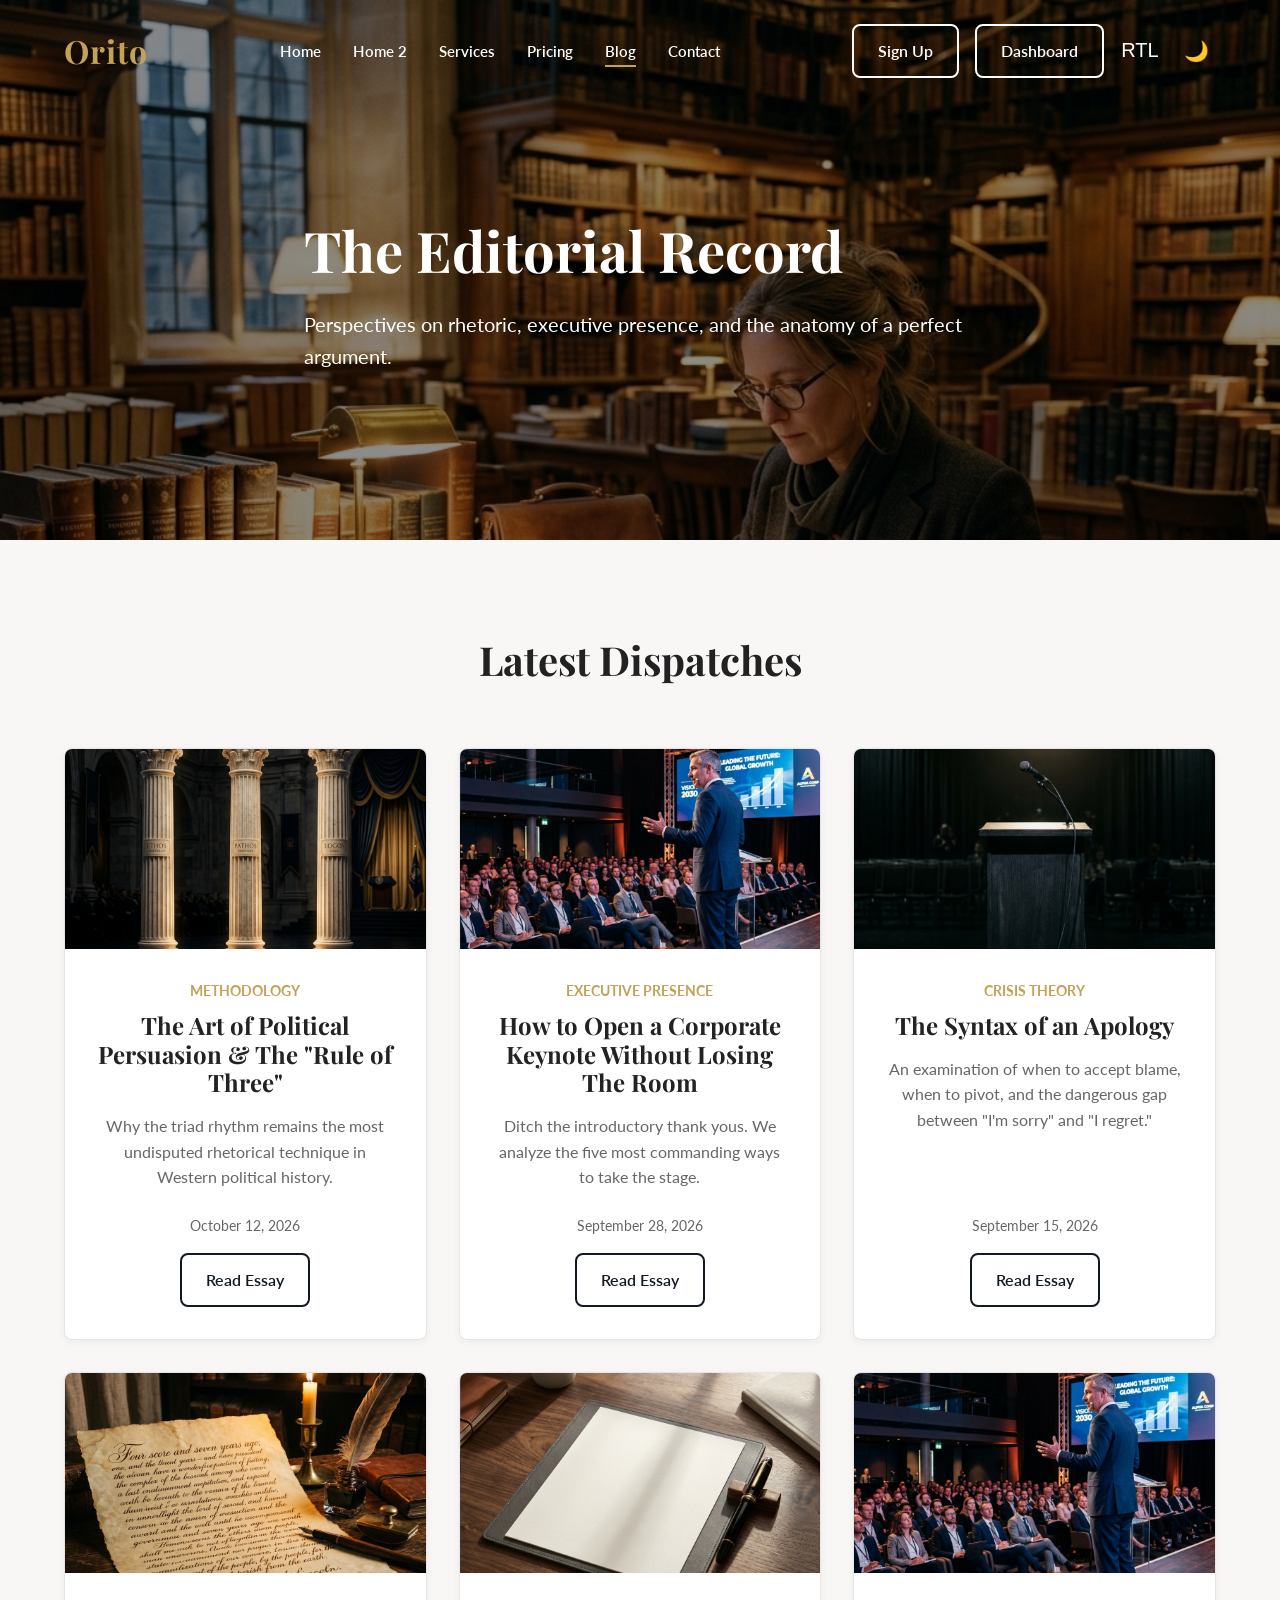
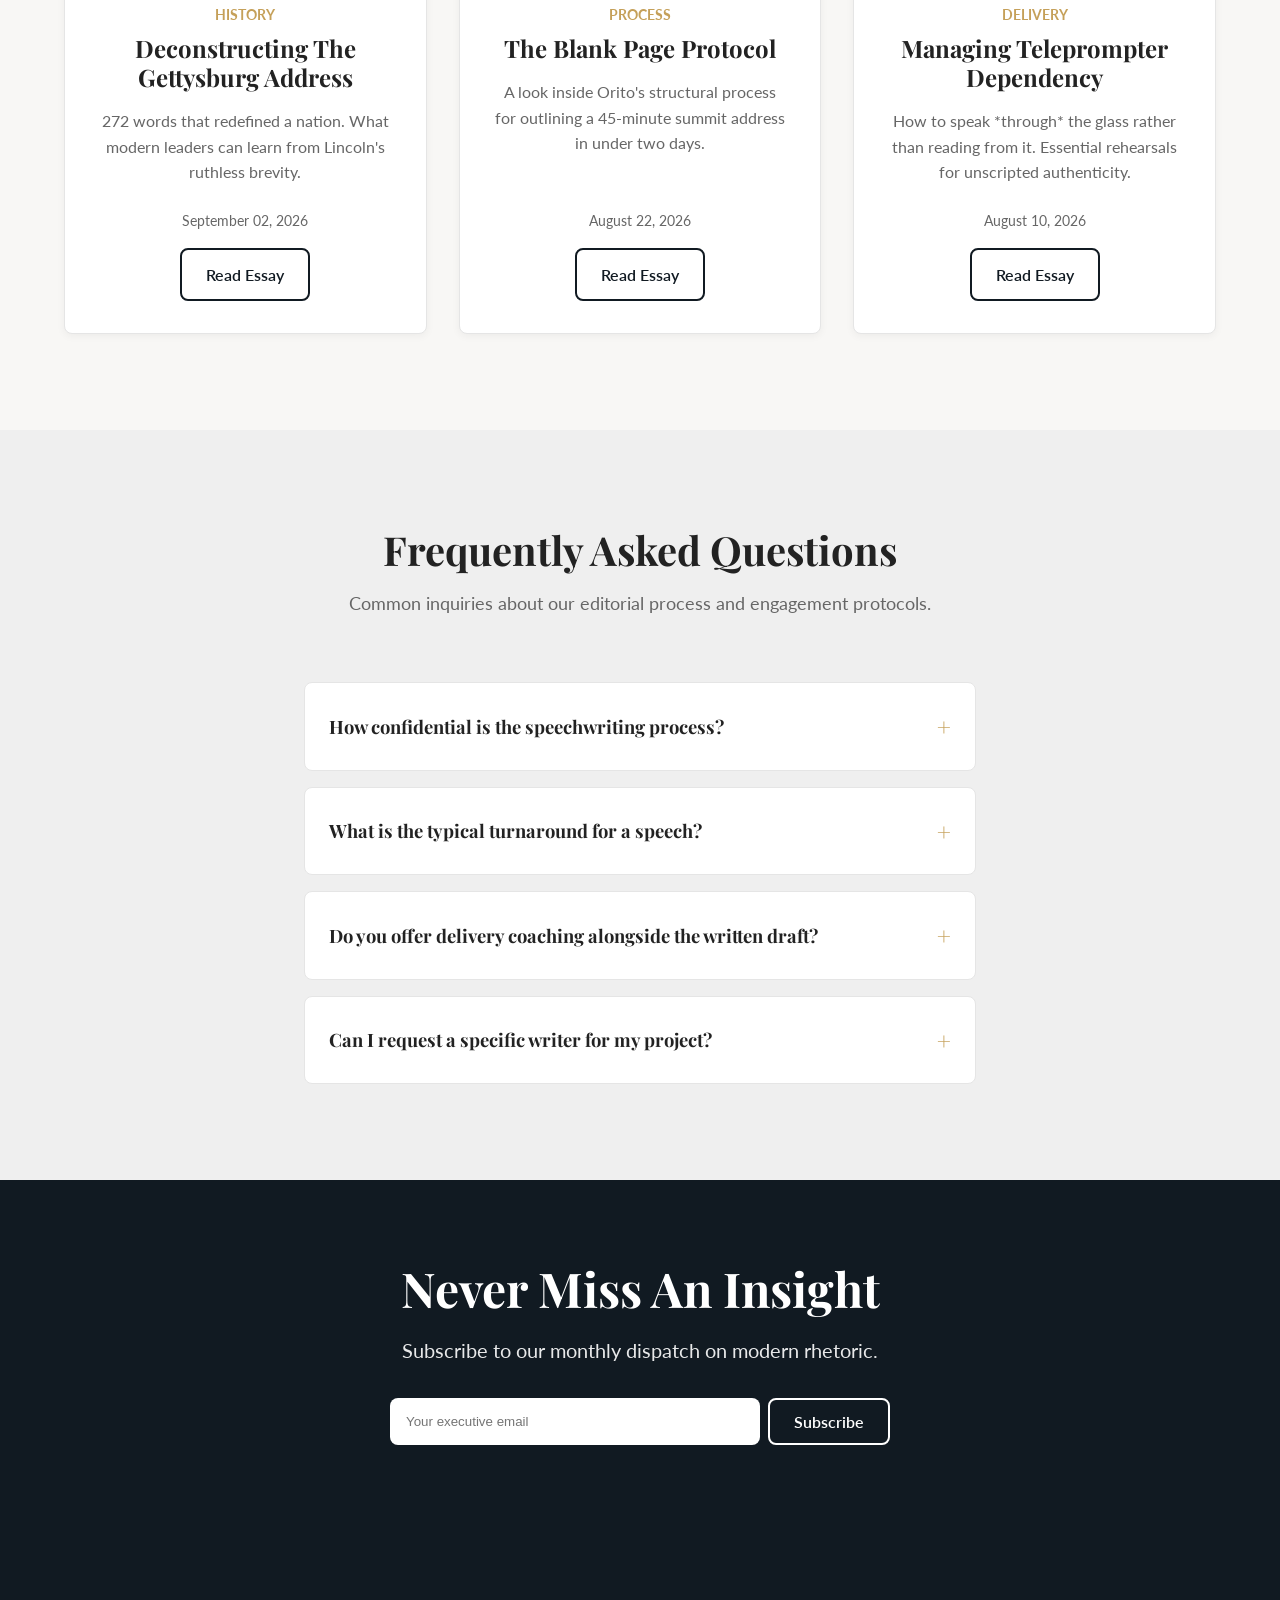
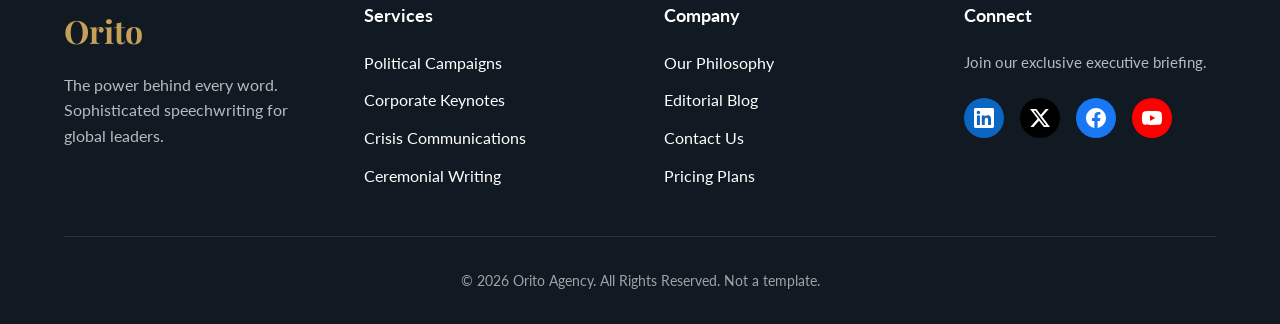
==== commit 2a742e2f: "commit" ====
--- a/blog.html
+++ b/blog.html
@@ -7,6 +7,7 @@
   <title>Orito | Editorial Blog</title>
   <meta name="description" content="Insights and strategies from the senior speechwriters at Orito." />
   <link rel="stylesheet" href="assets/css/style.css" />
+  <link rel="icon" type="image/svg+xml" href="assets/images/favicon.svg" />
 </head>
 
 <body>
@@ -21,14 +22,14 @@
         <a href="index.html" class="nav-link">Home</a>
         <a href="home2.html" class="nav-link">Home 2</a>
         <a href="services.html" class="nav-link">Services</a>
+        <a href="pricing.html" class="nav-link">Pricing</a>
         <a href="blog.html" class="nav-link active">Blog</a>
         <a href="contact.html" class="nav-link">Contact</a>
-        <a href="pricing.html" class="nav-link">Pricing</a>
       </nav>
 
       <div class="nav-actions">
         <a href="register.html" class="btn btn-secondary">Sign Up</a>
-        <a href="dashboard.html" class="btn btn-primary">Dashboard</a>
+        <a href="dashboard.html" class="btn btn-secondary">Dashboard</a>
         <button class="icon-btn rtl-toggle" aria-label="Toggle RTL">RTL</button>
         <button class="icon-btn theme-toggle" aria-label="Toggle Theme">🌙</button>
       </div>
@@ -46,13 +47,13 @@
       <a href="index.html" class="nav-link">Home</a>
       <a href="home2.html" class="nav-link">Home 2</a>
       <a href="services.html" class="nav-link">Services</a>
+      <a href="pricing.html" class="nav-link">Pricing</a>
       <a href="blog.html" class="nav-link active">Blog</a>
       <a href="contact.html" class="nav-link">Contact</a>
-      <a href="pricing.html" class="nav-link">Pricing</a>
     </nav>
     <div class="nav-actions" style="display: flex;">
       <a href="register.html" class="btn btn-secondary">Sign Up</a>
-      <a href="dashboard.html" class="btn btn-primary">Dashboard</a>
+      <a href="dashboard.html" class="btn btn-secondary">Dashboard</a>
       <button class="icon-btn rtl-toggle" aria-label="Toggle RTL">RTL</button>
       <button class="icon-btn theme-toggle" aria-label="Toggle Theme">🌙</button>
     </div>
--- a/assets/css/style.css
+++ b/assets/css/style.css
@@ -688,9 +688,16 @@
   left: 1rem;
 }
 
-.auth-card .logo {
+.auth-logo {
+  font-family: var(--font-display);
+  font-weight: 700;
+  color: var(--color-secondary);
+  letter-spacing: 1px;
   display: block;
+  font-size: 2rem;
+  text-align: center;
   margin-bottom: 2rem;
+  text-decoration: none;
 }
 
 .auth-form {
@@ -702,11 +709,138 @@
   margin-top: 1rem;
 }
 
+.auth-remember-forgot {
+  display: flex;
+  justify-content: space-between;
+  align-items: center;
+  margin-bottom: 1.5rem;
+  font-size: 0.9rem;
+}
+
+.auth-remember-forgot label {
+  display: flex;
+  align-items: center;
+  gap: 0.5rem;
+  cursor: pointer;
+}
+
+.auth-remember-forgot a {
+  color: var(--color-primary);
+  font-weight: 600;
+  transition: color var(--transition);
+}
+
+.auth-remember-forgot a:hover {
+  color: var(--color-secondary);
+  text-decoration: underline;
+}
+
+[data-theme="dark"] .auth-remember-forgot a {
+  color: var(--color-secondary);
+}
+
+[data-theme="dark"] .auth-remember-forgot a:hover {
+  color: #FFF;
+}
+
+.auth-terms {
+  margin-bottom: 1.5rem;
+  font-size: 0.9rem;
+}
+
+.auth-terms label {
+  display: flex;
+  align-items: flex-start;
+  gap: 0.5rem;
+  cursor: pointer;
+}
+
+.auth-terms label input {
+  margin-top: 0.25rem;
+}
+
+.auth-terms a {
+  color: var(--color-primary);
+  font-weight: 600;
+  transition: color var(--transition);
+}
+
+.auth-terms a:hover {
+  color: var(--color-secondary);
+  text-decoration: underline;
+}
+
+[data-theme="dark"] .auth-terms a {
+  color: var(--color-secondary);
+}
+
+[data-theme="dark"] .auth-terms a:hover {
+  color: #FFF;
+}
+
 .auth-links {
   display: flex;
   justify-content: space-between;
   margin-top: 1rem;
   font-size: 0.9rem;
+}
+
+/* Specific to login page signup link */
+.auth-footer-links {
+  margin-top: 2rem;
+  display: flex;
+  justify-content: center;
+  font-size: 0.95rem;
+  color: var(--color-text-muted);
+}
+
+.auth-footer-links a {
+  color: var(--color-primary);
+  font-weight: 700;
+  margin-left: 0.25rem;
+  transition: color var(--transition);
+}
+
+.auth-footer-links a:hover {
+  color: var(--color-secondary);
+  text-decoration: underline;
+}
+
+[data-theme="dark"] .auth-footer-links a {
+  color: var(--color-secondary);
+}
+
+[data-theme="dark"] .auth-footer-links a:hover {
+  color: #FFF;
+}
+
+/* Specific to signup page login link */
+.auth-signup-footer {
+  margin-top: 2rem;
+  display: flex;
+  justify-content: center;
+  font-size: 0.95rem;
+  color: var(--color-text-muted);
+}
+
+.auth-signup-footer a {
+  color: var(--color-primary);
+  font-weight: 700;
+  margin-left: 0.25rem;
+  transition: color var(--transition);
+}
+
+.auth-signup-footer a:hover {
+  color: var(--color-secondary);
+  text-decoration: underline;
+}
+
+[data-theme="dark"] .auth-signup-footer a {
+  color: var(--color-secondary);
+}
+
+[data-theme="dark"] .auth-signup-footer a:hover {
+  color: #FFF;
 }
 
 .auth-divider {
@@ -739,7 +873,7 @@
   font-weight: 600;
   cursor: pointer;
   margin-bottom: 1rem;
-  transition: transform var(--transition), box-shadow var(--transition);
+  transition: transform var(--transition), box-shadow var(--transition), background-color var(--transition);
 }
 
 .social-login-btn:hover {
@@ -753,22 +887,42 @@
   border: 1px solid #CCC;
 }
 
+.btn-google:hover {
+  background: #111A22;
+  color: #FFFFFF;
+  border-color: #111A22;
+}
+
 [data-theme="dark"] .btn-google {
   background: #2A2A2A;
   color: #FFF;
   border-color: #444;
 }
 
+[data-theme="dark"] .btn-google:hover {
+  background: #111A22;
+  color: #FFFFFF;
+  border-color: #111A22;
+}
+
 .btn-apple {
   background: #000000;
   color: #FFFFFF;
   border: 1px solid #000;
 }
 
+.btn-apple:hover {
+  background: #222222;
+}
+
 [data-theme="dark"] .btn-apple {
   background: #FFFFFF;
   color: #000000;
   border: 1px solid #FFF;
+}
+
+[data-theme="dark"] .btn-apple:hover {
+  background: #E0E0E0;
 }
 
 .pwd-input-wrap {
@@ -801,6 +955,7 @@
 
 .dashboard-sidebar {
   width: 260px;
+  flex-shrink: 0;
   background: var(--color-surface);
   border-right: 1px solid var(--color-border);
   display: flex;
@@ -835,7 +990,7 @@
 
 .sidebar-link:hover,
 .sidebar-link.active {
-  color: var(--color-primary);
+  color: var(--color-secondary);
   background: var(--color-bg);
   border-left: 4px solid var(--color-secondary);
 }
@@ -1179,6 +1334,10 @@
     display: none;
   }
 
+  .kpi-grid {
+    grid-template-columns: repeat(2, 1fr);
+  }
+
   .hamburger {
     display: block;
   }
@@ -1425,6 +1584,21 @@
   .methods-grid {
     grid-template-columns: repeat(1, 1fr) !important;
   }
+
+  .auth-card {
+    padding: 2rem 1.25rem;
+  }
+
+  .auth-remember-forgot,
+  .auth-terms {
+    font-size: 0.8rem;
+    gap: 0.25rem;
+    white-space: nowrap;
+  }
+
+  .auth-card .auth-logo {
+    font-size: 1.5rem;
+  }
 }
 
 /* pricing-grid  home 2*/
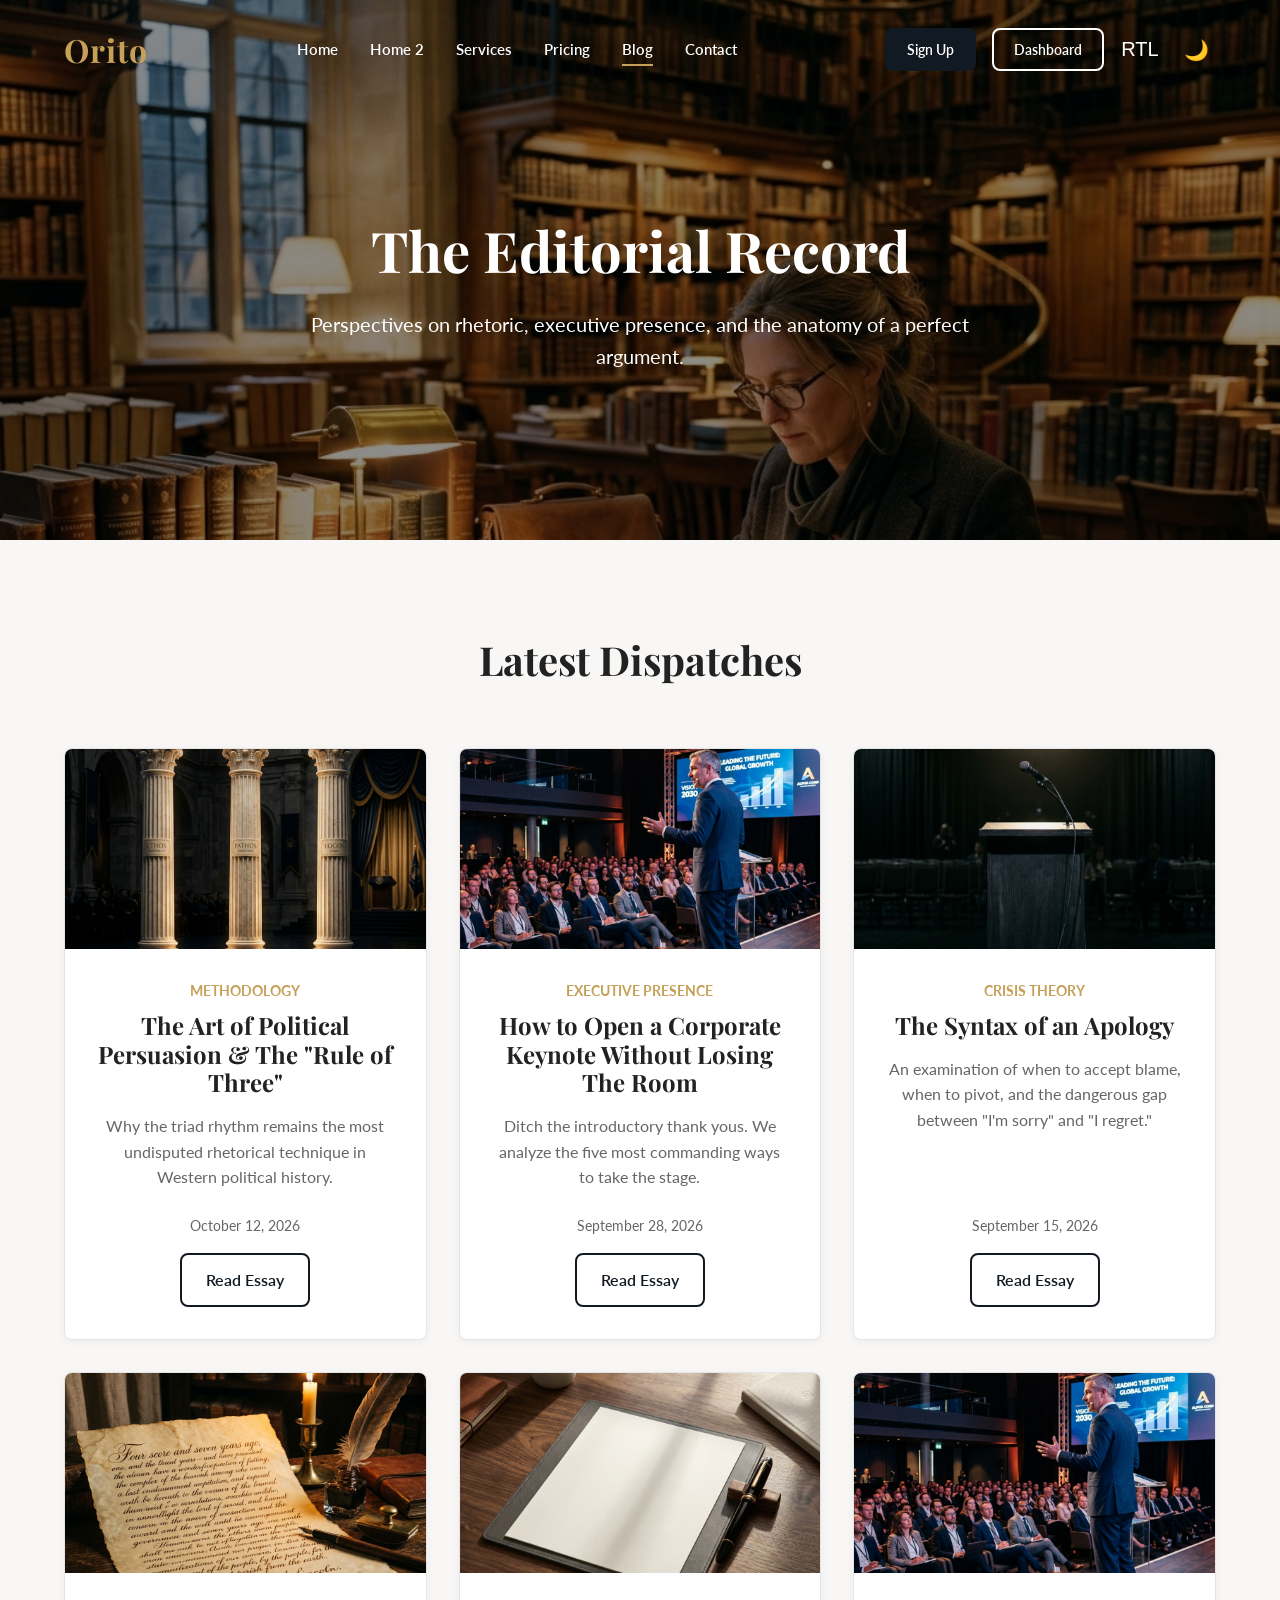
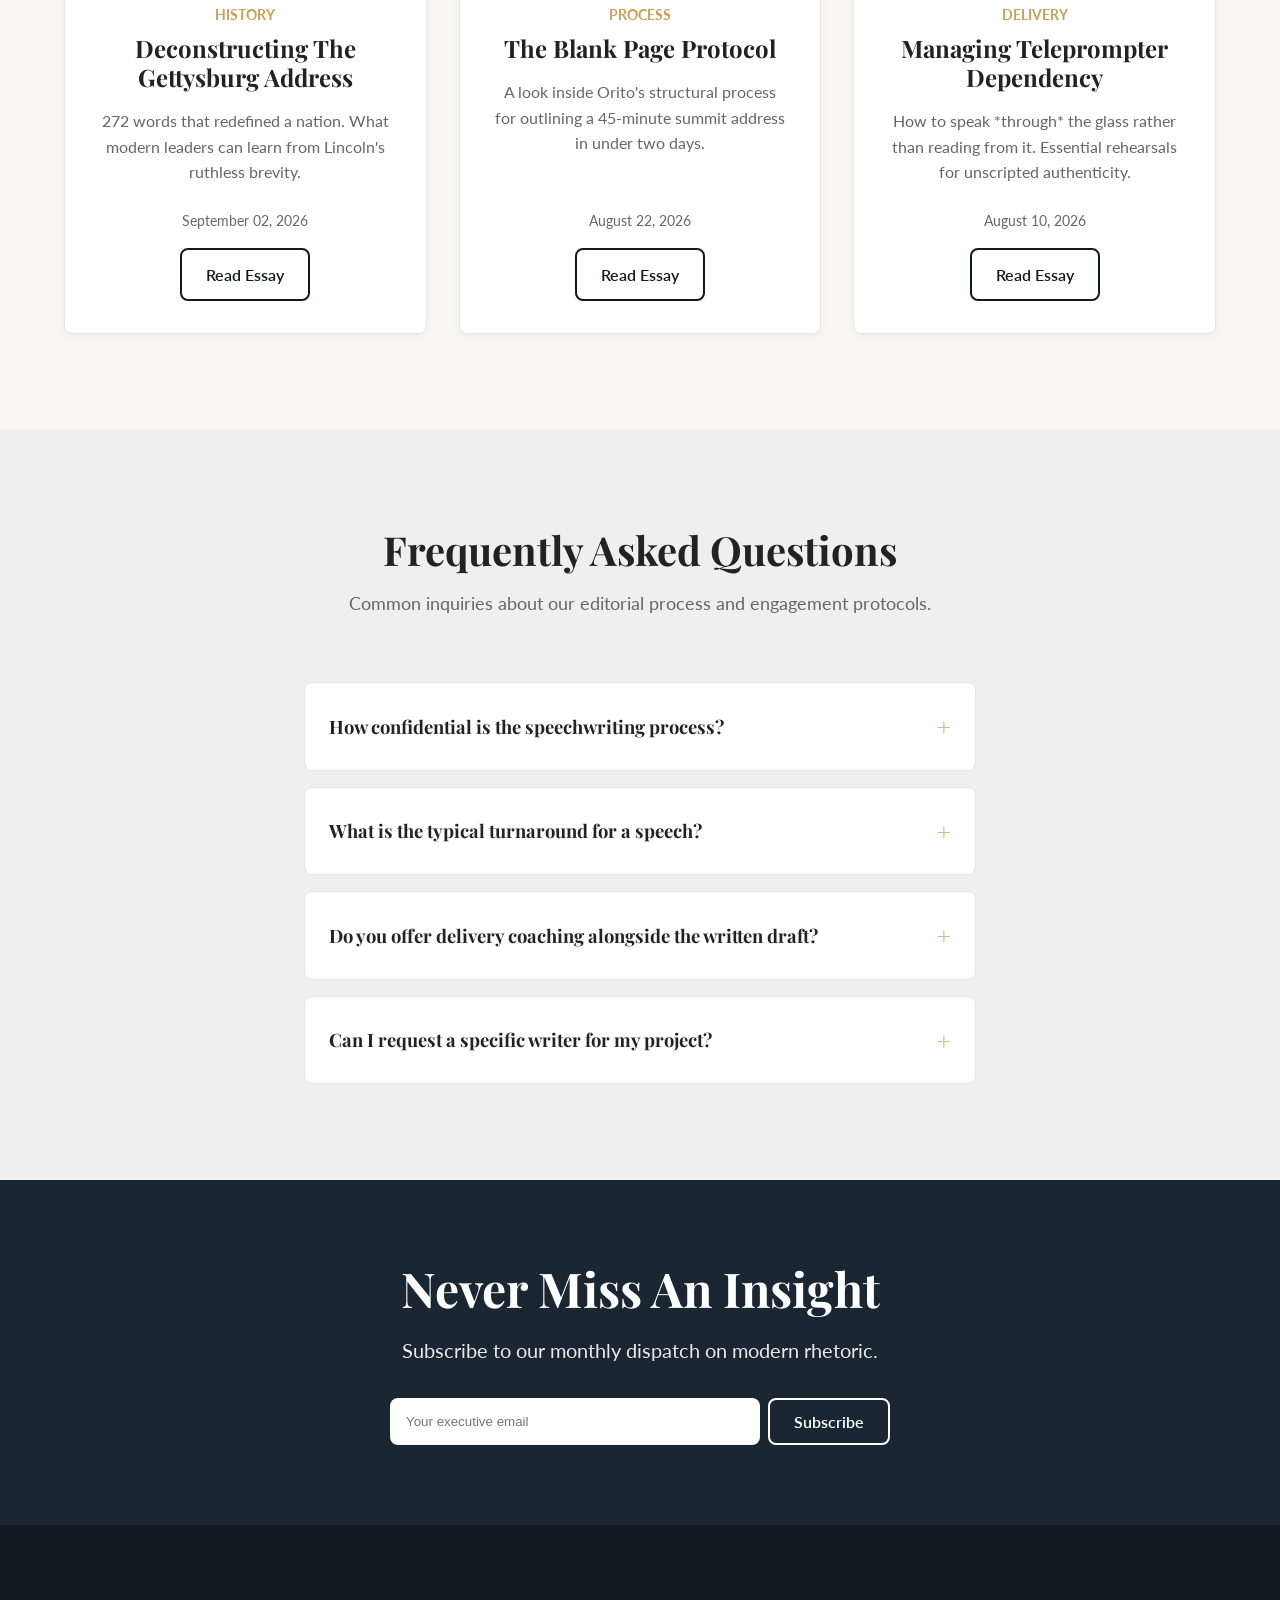
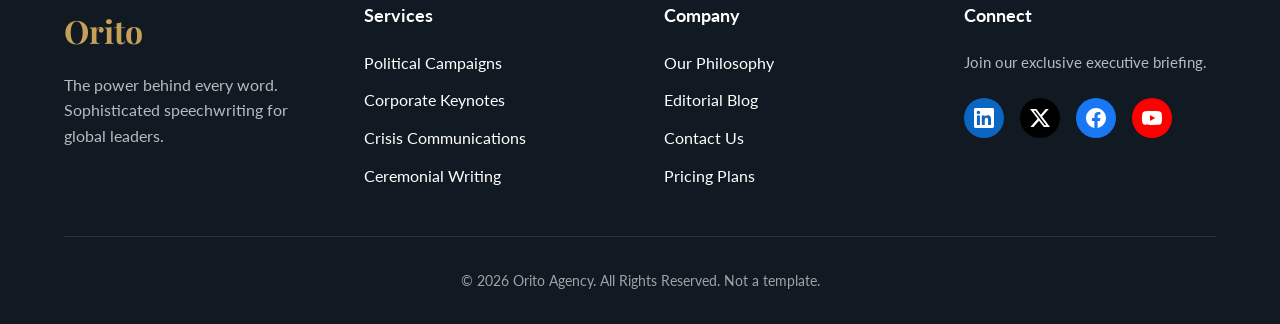
==== commit e59922e9: "c1" ====
--- a/blog.html
+++ b/blog.html
@@ -28,7 +28,7 @@
       </nav>
 
       <div class="nav-actions">
-        <a href="register.html" class="btn btn-secondary">Sign Up</a>
+        <a href="register.html" class="btn btn-primary">Sign Up</a>
         <a href="dashboard.html" class="btn btn-secondary">Dashboard</a>
         <button class="icon-btn rtl-toggle" aria-label="Toggle RTL">RTL</button>
         <button class="icon-btn theme-toggle" aria-label="Toggle Theme">🌙</button>
@@ -52,7 +52,7 @@
       <a href="contact.html" class="nav-link">Contact</a>
     </nav>
     <div class="nav-actions" style="display: flex;">
-      <a href="register.html" class="btn btn-secondary">Sign Up</a>
+      <a href="register.html" class="btn btn-primary">Sign Up</a>
       <a href="dashboard.html" class="btn btn-secondary">Dashboard</a>
       <button class="icon-btn rtl-toggle" aria-label="Toggle RTL">RTL</button>
       <button class="icon-btn theme-toggle" aria-label="Toggle Theme">🌙</button>
@@ -61,12 +61,11 @@
 
   <!-- HERO -->
   <section class="hero" style="background-image: url('assets/images/hero-blog.png'); min-height: 60vh;">
-    <div class="container hero-content">
+    <div class="container hero-content" style="text-align: center; margin: 0 auto;">
       <h1 class="hero-anim d1" style="font-size: 3.5rem;">The Editorial Record</h1>
       <p class="hero-anim d2">Perspectives on rhetoric, executive presence, and the anatomy of a perfect argument.</p>
     </div>
   </section>
-
   <!-- BLOG GRID -->
   <section class="section reveal">
     <div class="container">
--- a/assets/css/style.css
+++ b/assets/css/style.css
@@ -262,6 +262,11 @@
   gap: 1rem;
 }
 
+.nav-actions .btn {
+  padding: 0.5rem 1.25rem;
+  font-size: 0.9rem;
+}
+
 .icon-btn {
   background: none;
   border: none;
@@ -578,7 +583,7 @@
 
 /* CTA Banner */
 .cta-banner {
-  background-color: var(--color-primary);
+  background-color: #1a2733;
   color: #FFF;
   text-align: center;
   padding: 5rem 0;
@@ -656,6 +661,7 @@
 
 /* Authentication Pages */
 .auth-page {
+  position: relative;
   min-height: 100vh;
   display: flex;
   align-items: center;
@@ -677,15 +683,15 @@
 
 .auth-toggles {
   position: absolute;
-  top: 1rem;
-  right: 1rem;
+  top: 2rem;
+  right: 2rem;
   display: flex;
   gap: 0.5rem;
 }
 
 [dir="rtl"] .auth-toggles {
   right: auto;
-  left: 1rem;
+  left: 2rem;
 }
 
 .auth-logo {
@@ -873,56 +879,17 @@
   font-weight: 600;
   cursor: pointer;
   margin-bottom: 1rem;
-  transition: transform var(--transition), box-shadow var(--transition), background-color var(--transition);
+  transition: transform var(--transition), box-shadow var(--transition), background-color var(--transition), border-color var(--transition);
+  background: transparent;
+  color: var(--color-text);
+  border: 1px solid var(--color-border);
 }
 
 .social-login-btn:hover {
   transform: translateY(-2px);
   box-shadow: var(--shadow-sm);
-}
-
-.btn-google {
-  background: #FFFFFF;
-  color: #333;
-  border: 1px solid #CCC;
-}
-
-.btn-google:hover {
-  background: #111A22;
-  color: #FFFFFF;
-  border-color: #111A22;
-}
-
-[data-theme="dark"] .btn-google {
-  background: #2A2A2A;
-  color: #FFF;
-  border-color: #444;
-}
-
-[data-theme="dark"] .btn-google:hover {
-  background: #111A22;
-  color: #FFFFFF;
-  border-color: #111A22;
-}
-
-.btn-apple {
-  background: #000000;
-  color: #FFFFFF;
-  border: 1px solid #000;
-}
-
-.btn-apple:hover {
-  background: #222222;
-}
-
-[data-theme="dark"] .btn-apple {
-  background: #FFFFFF;
-  color: #000000;
-  border: 1px solid #FFF;
-}
-
-[data-theme="dark"] .btn-apple:hover {
-  background: #E0E0E0;
+  background: var(--color-bg);
+  border-color: var(--color-text-muted);
 }
 
 .pwd-input-wrap {
@@ -1429,6 +1396,23 @@
     padding: 0 1rem;
   }
 
+  .auth-page {
+    align-items: flex-start;
+    padding: 1rem;
+    padding-top: 5rem;
+  }
+
+  .auth-toggles {
+    top: 1rem;
+    right: 1rem;
+    z-index: 10;
+  }
+
+  [dir="rtl"] .auth-toggles {
+    right: auto;
+    left: 1rem;
+  }
+
   /* EXACTLY 1 COLUMN */
   .card-grid {
     grid-template-columns: repeat(1, 1fr) !important;
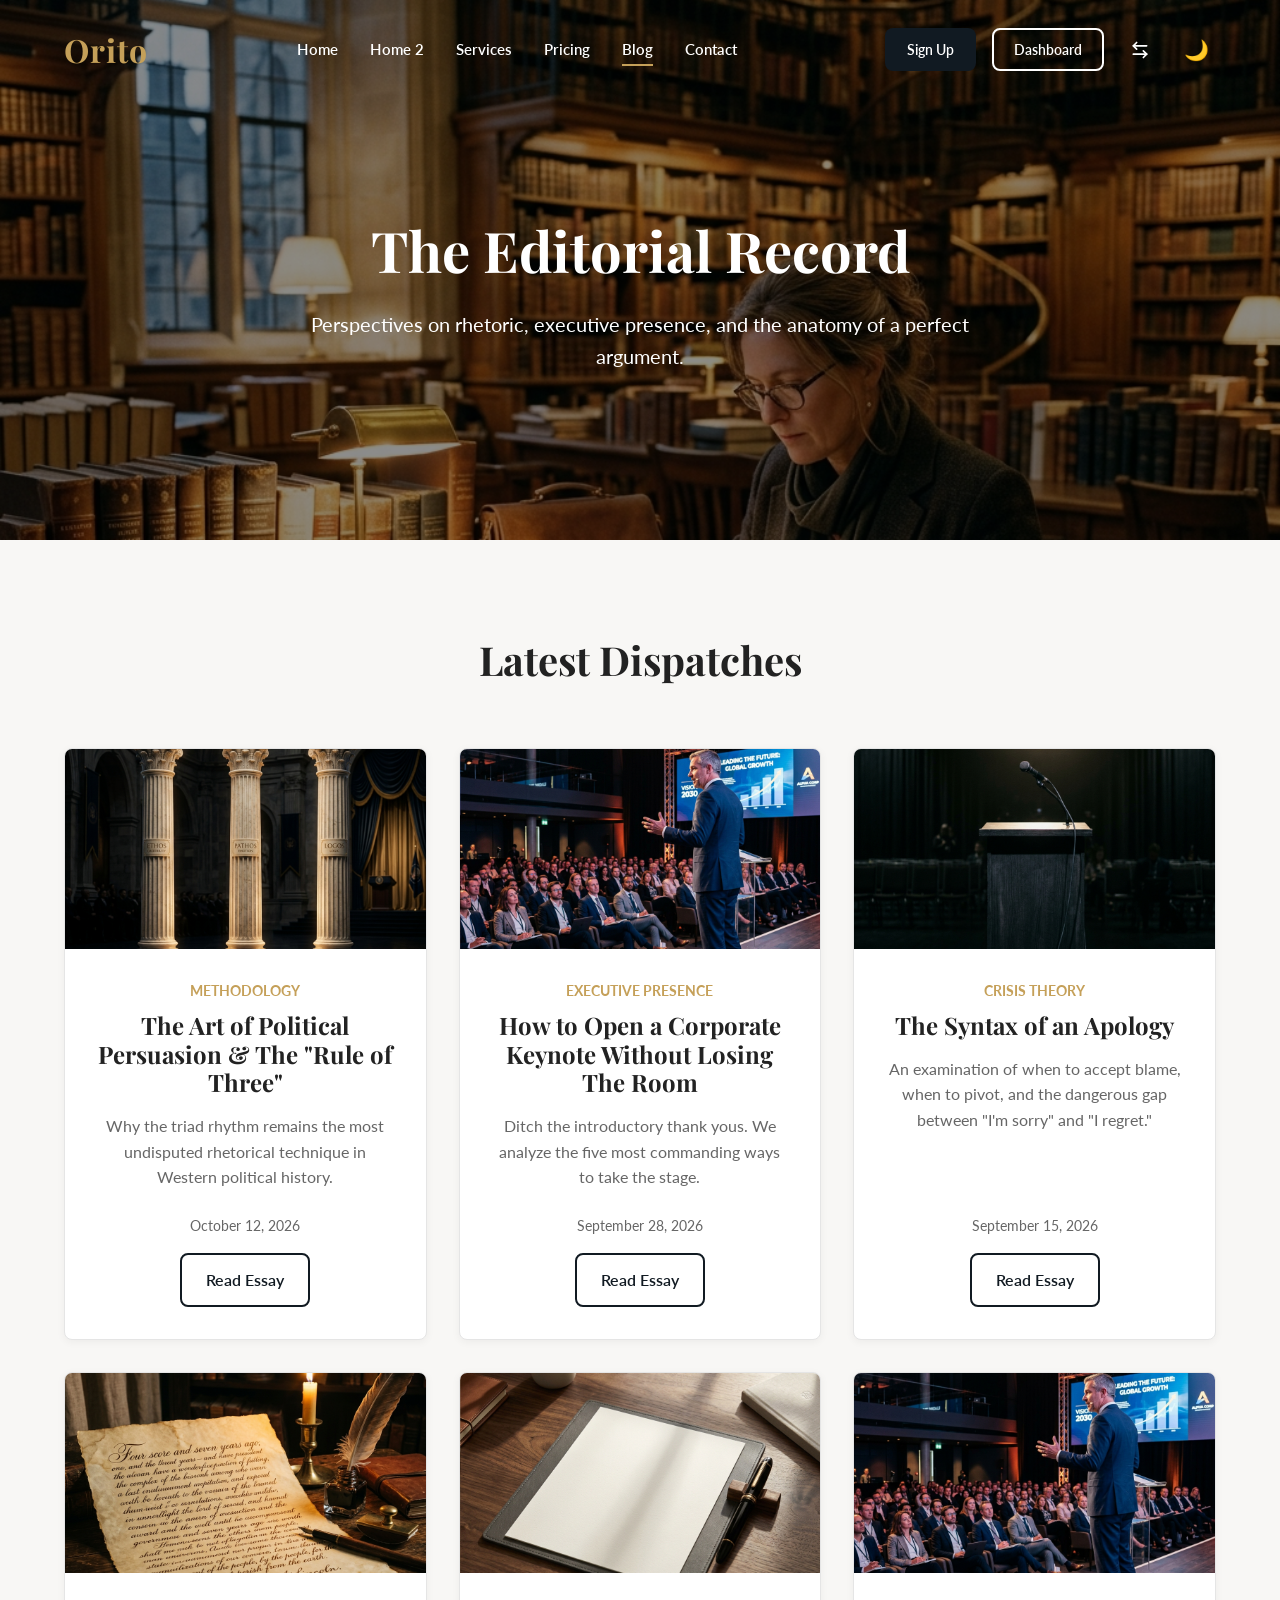
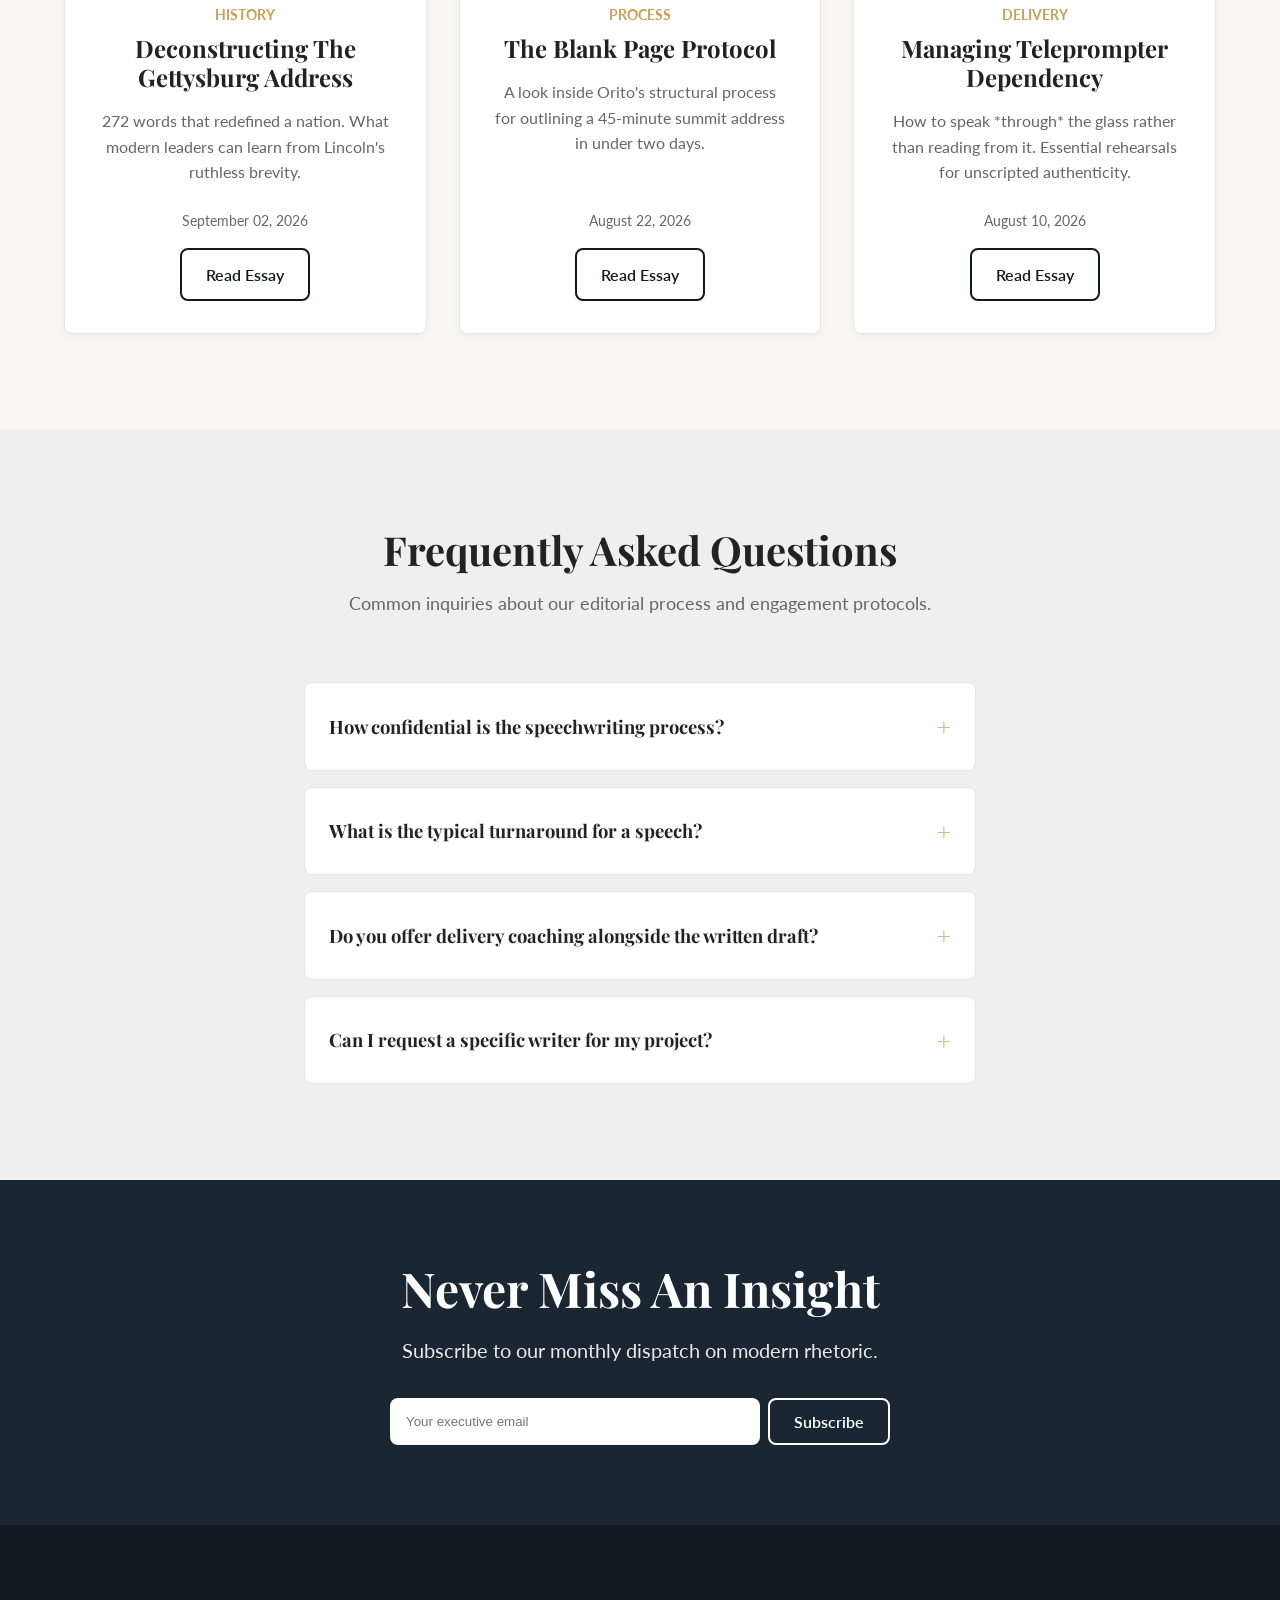
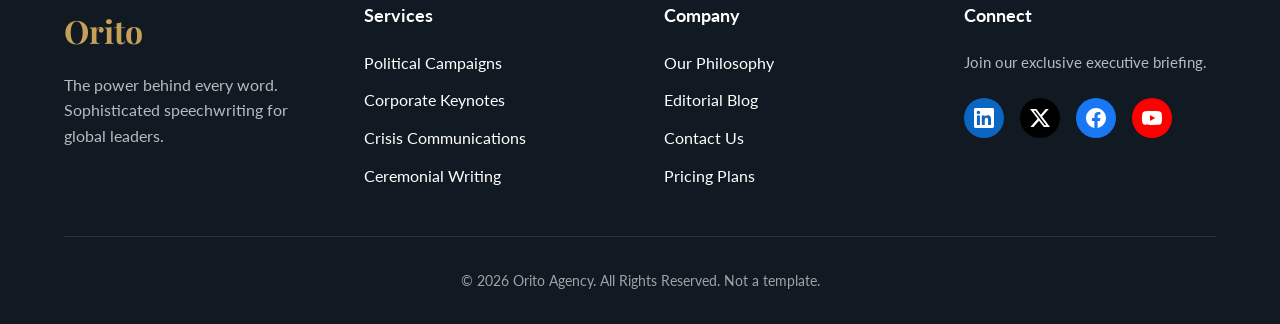
==== commit 29d7fb48: "c2" ====
--- a/blog.html
+++ b/blog.html
@@ -30,7 +30,9 @@
       <div class="nav-actions">
         <a href="register.html" class="btn btn-primary">Sign Up</a>
         <a href="dashboard.html" class="btn btn-secondary">Dashboard</a>
-        <button class="icon-btn rtl-toggle" aria-label="Toggle RTL">RTL</button>
+        <button class="icon-btn rtl-toggle" aria-label="Toggle RTL">
+          <svg width="20" height="20" viewBox="0 0 24 24" fill="none" stroke="currentColor" stroke-width="2" stroke-linecap="round" stroke-linejoin="round"><path d="M8 3 4 7l4 4"/><path d="M4 7h16"/><path d="m16 21 4-4-4-4"/><path d="M20 17H4"/></svg>
+        </button>
         <button class="icon-btn theme-toggle" aria-label="Toggle Theme">🌙</button>
       </div>
 
@@ -54,7 +56,9 @@
     <div class="nav-actions" style="display: flex;">
       <a href="register.html" class="btn btn-primary">Sign Up</a>
       <a href="dashboard.html" class="btn btn-secondary">Dashboard</a>
-      <button class="icon-btn rtl-toggle" aria-label="Toggle RTL">RTL</button>
+      <button class="icon-btn rtl-toggle" aria-label="Toggle RTL">
+        <svg width="20" height="20" viewBox="0 0 24 24" fill="none" stroke="currentColor" stroke-width="2" stroke-linecap="round" stroke-linejoin="round"><path d="M8 3 4 7l4 4"/><path d="M4 7h16"/><path d="m16 21 4-4-4-4"/><path d="M20 17H4"/></svg>
+      </button>
       <button class="icon-btn theme-toggle" aria-label="Toggle Theme">🌙</button>
     </div>
   </div>
--- a/assets/css/style.css
+++ b/assets/css/style.css
@@ -132,6 +132,7 @@
   cursor: pointer;
   transition: background-color var(--transition), transform var(--transition), box-shadow var(--transition), color var(--transition);
   border: 2px solid transparent;
+  color: var(--color-text);
 }
 
 .btn:hover {
@@ -632,6 +633,10 @@
   font-family: var(--font-body);
   font-size: 1rem;
   transition: border-color var(--transition);
+}
+
+.form-control::placeholder {
+  color: var(--color-text-muted);
 }
 
 .form-control:focus {
